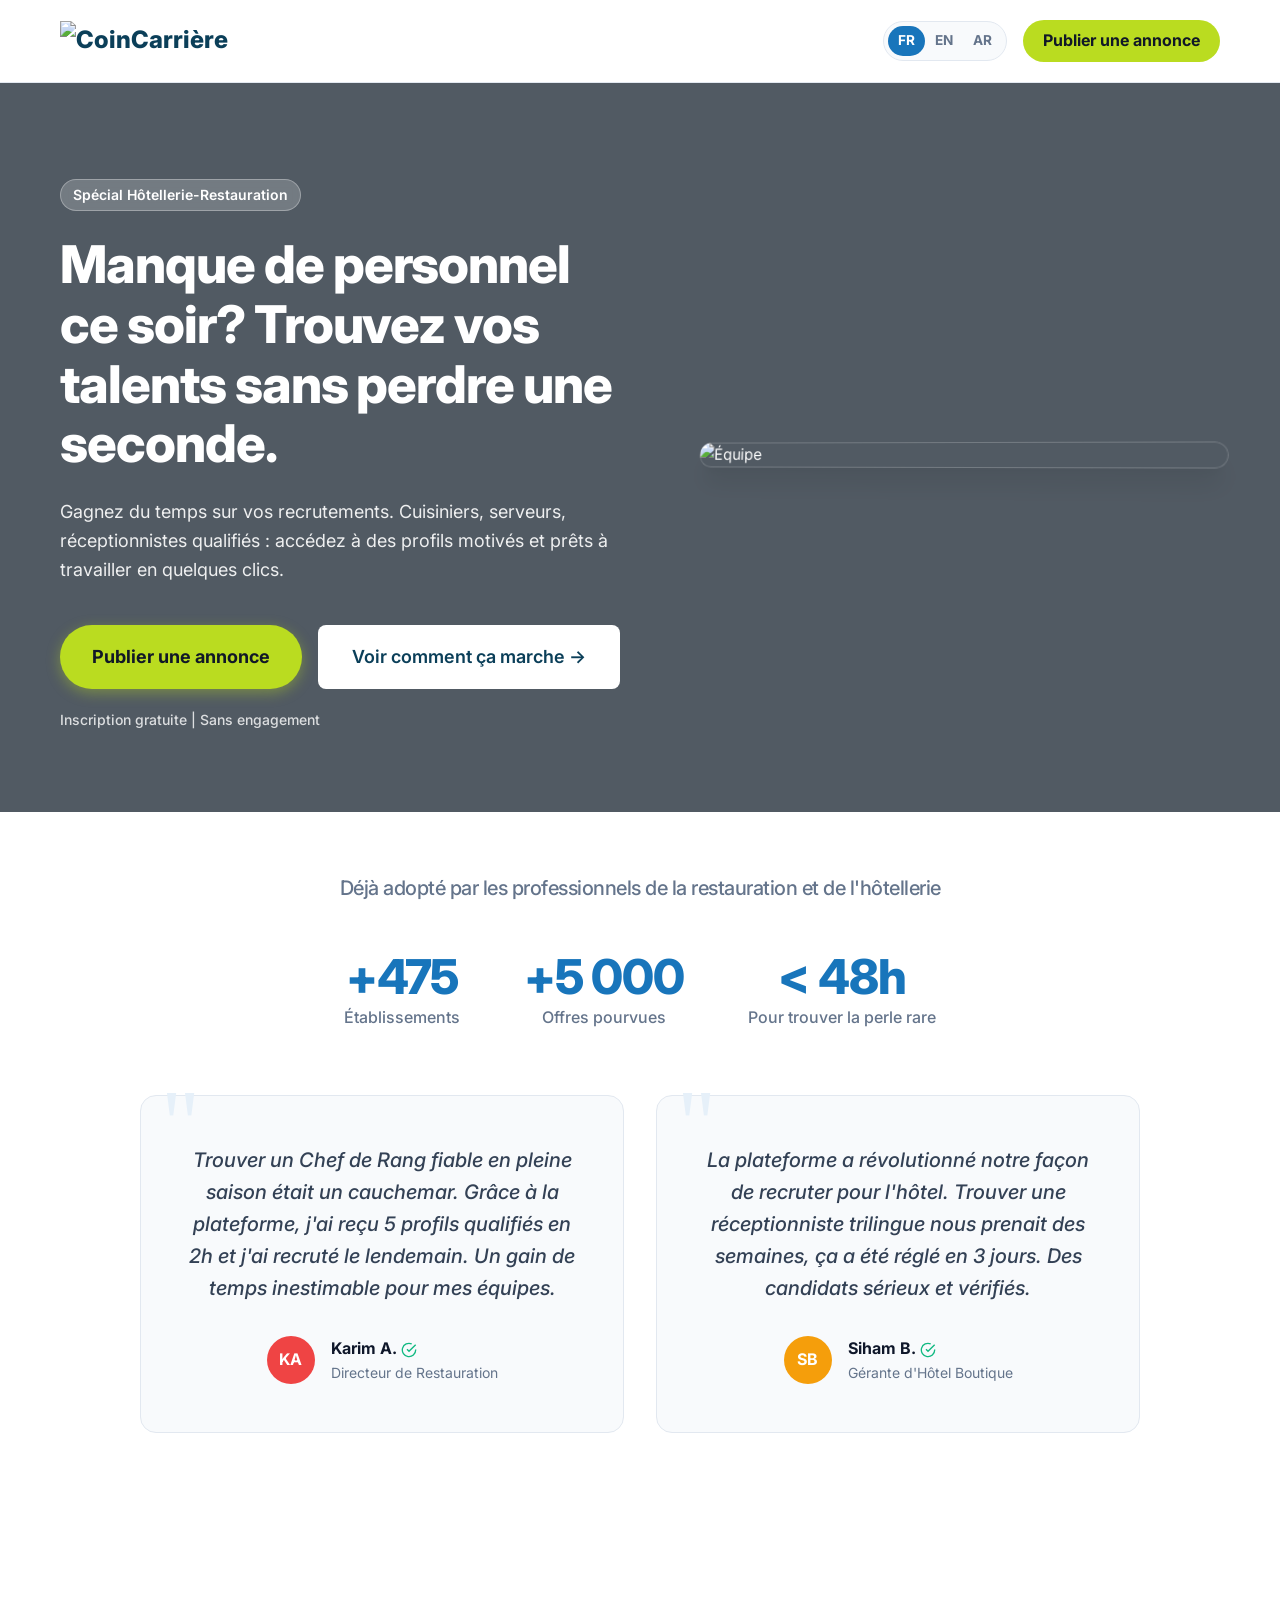
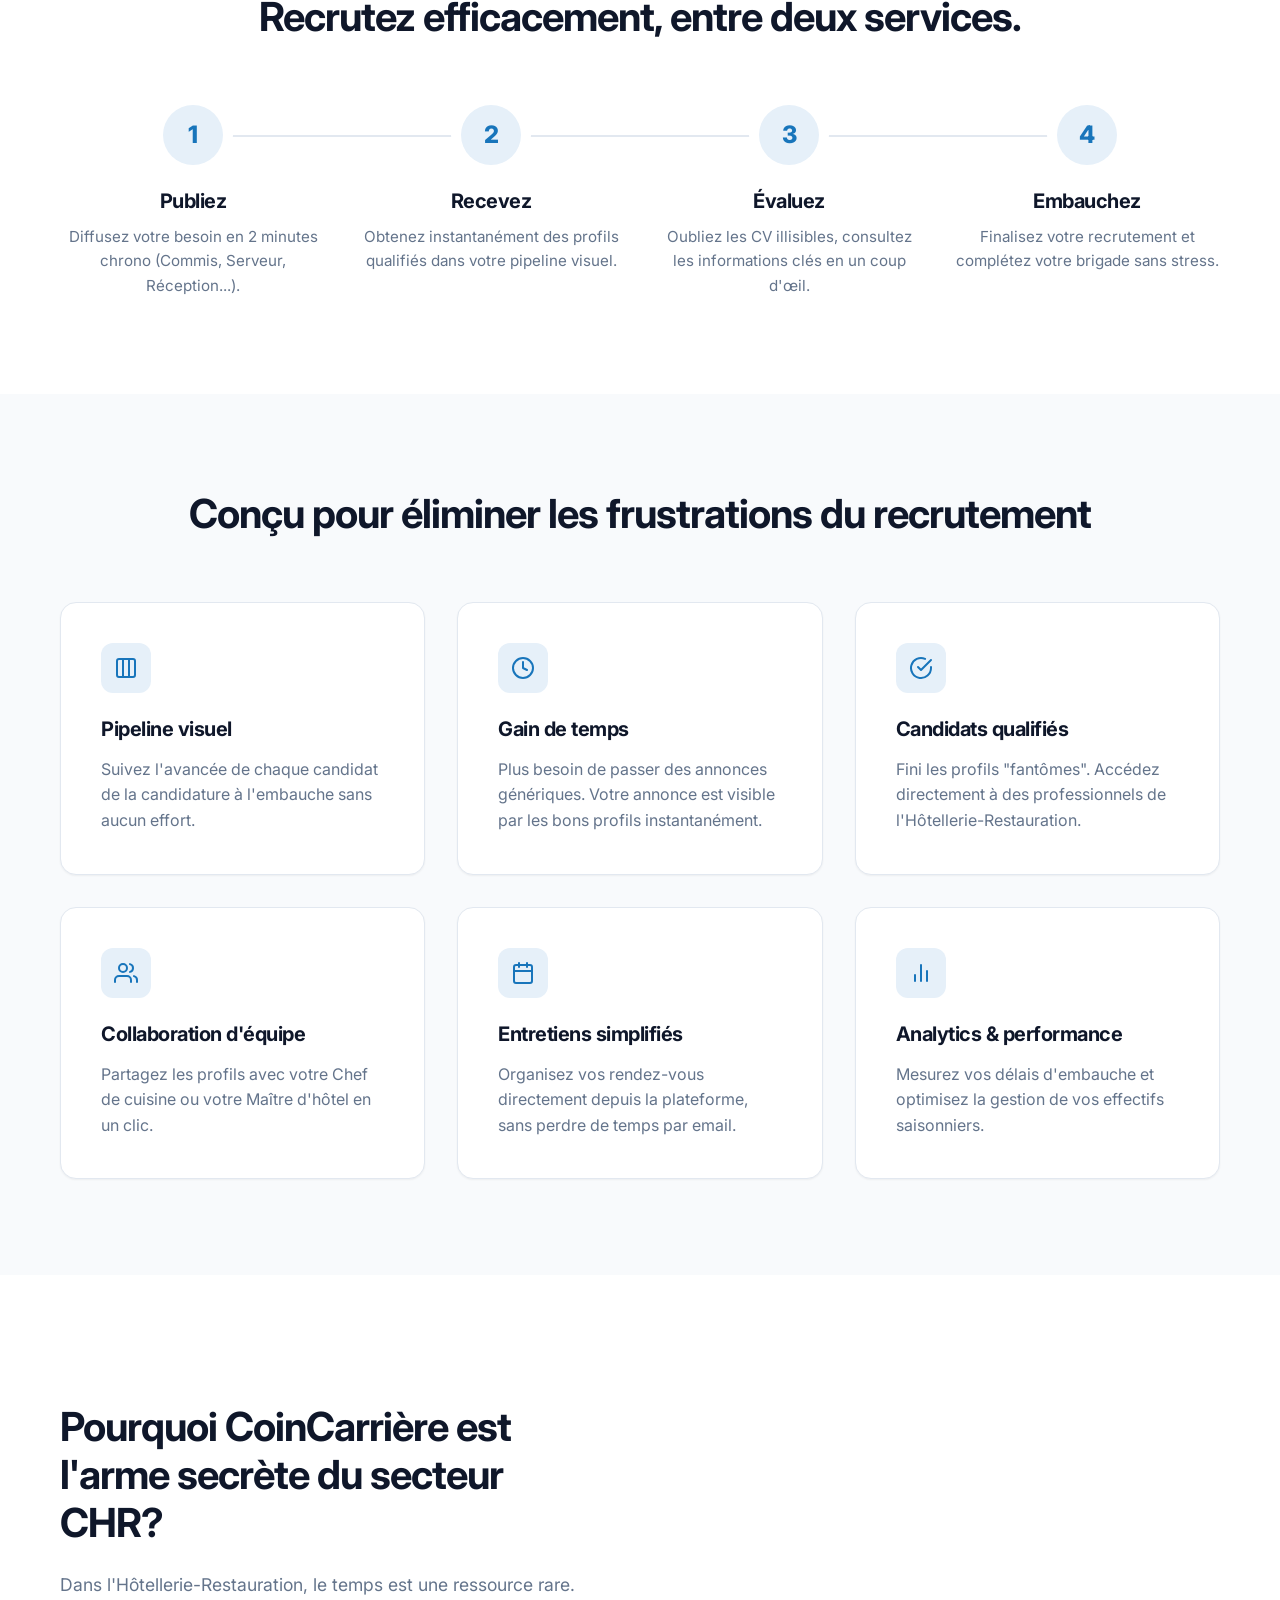
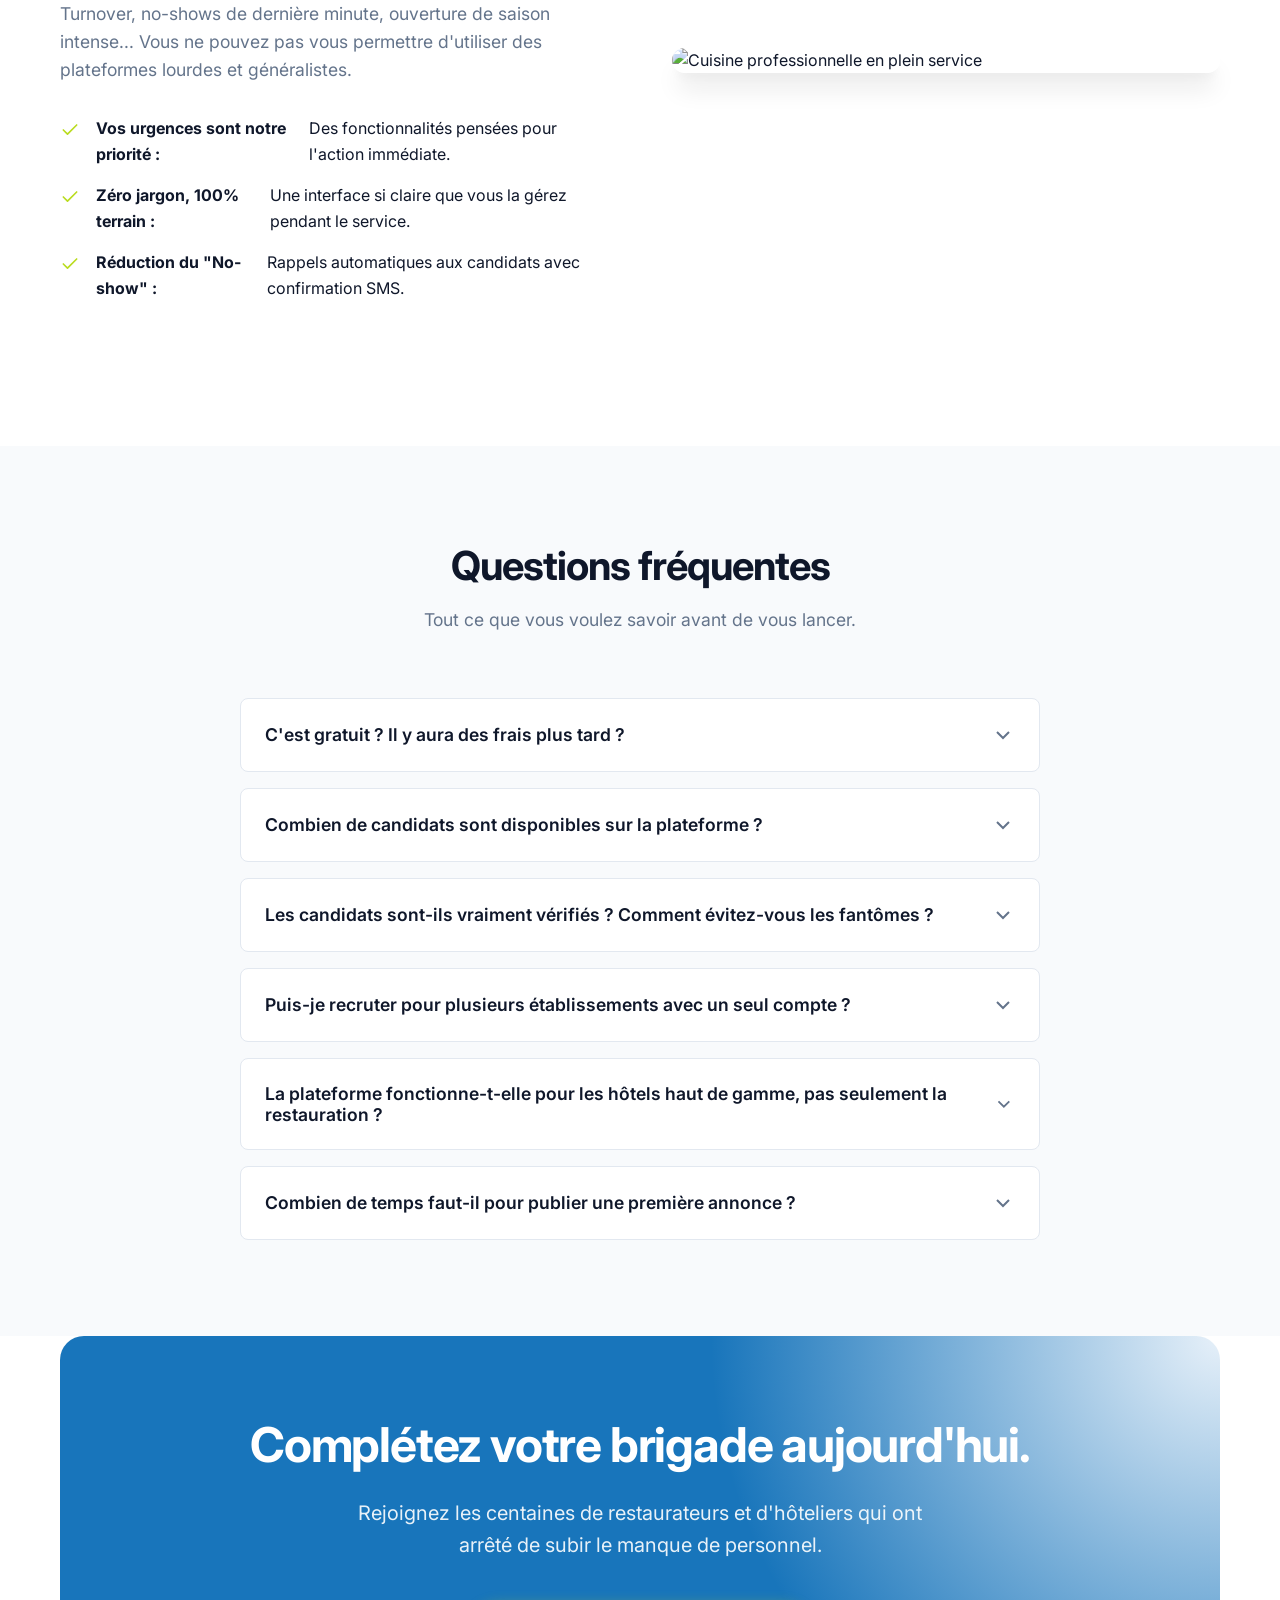
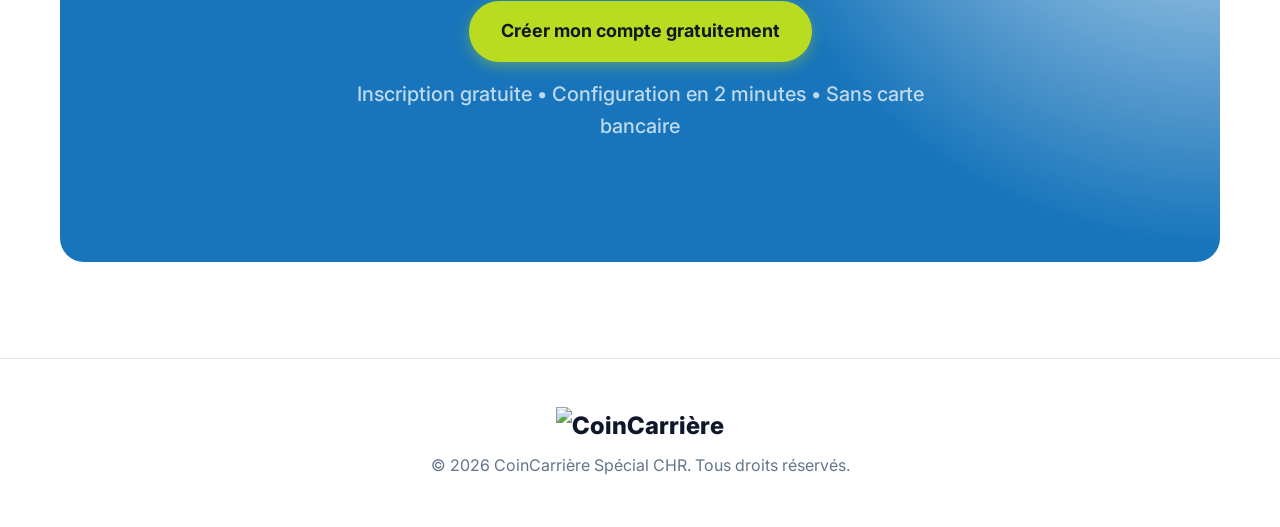
==== index.html @ 4f7c4f84 "Add files via upload" ====
<!DOCTYPE html>
<html lang="fr">
<head>
    <meta charset="UTF-8">
    <meta name="viewport" content="width=device-width, initial-scale=1.0">
    <title>CoinCarrière | Trouvez vos talents dédiés à l'Hôtellerie-Restauration</title>
    <meta name="description" content="La plateforme de recrutement pour trouver rapidement vos cuisiniers, serveurs, et réceptionnistes. Ne passez plus d'heures à recruter.">
    <link rel="stylesheet" href="style.css">
    <link href="https://fonts.googleapis.com/css2?family=Inter:wght@300;400;500;600;700;800&display=swap" rel="stylesheet">
    <link rel="icon" type="image/svg+xml" href="data:image/svg+xml,<svg xmlns=%22http://www.w3.org/2000/svg%22 viewBox=%220 0 100 100%22><text y=%22.9em%22 font-size=%2290%22>🍽️</text></svg>">
    <link rel="alternate" hreflang="fr" href="https://coincarriere.com/ma/fr/employers/index.html">
    <link rel="alternate" hreflang="en" href="https://coincarriere.com/ma/fr/employers/index-en.html">
    <link rel="alternate" hreflang="ar" href="https://coincarriere.com/ma/fr/employers/index-ar.html">
    <link rel="alternate" hreflang="x-default" href="https://coincarriere.com/ma/fr/employers/index.html">
</head>
<body>
    <!-- Navbar -->
    <nav class="navbar">
        <div class="container nav-container">
            <div class="logo">
                <img src="media/logo.png" alt="CoinCarrière" style="height: 40px; display: block;">
            </div>
            <div style="display: flex; align-items: center;">
                <div class="lang-switcher">
                    <a href="index.html" class="lang-btn active">FR</a>
                    <a href="index-en.html" class="lang-btn">EN</a>
                    <a href="index-ar.html" class="lang-btn">AR</a>
                </div>
                <a href="https://coincarriere.com/register?type=company" class="btn btn-action-green">Publier une annonce</a>
            </div>
        </div>
    </nav>

    <!-- Hero Section -->
    <header class="hero">
        <div class="container hero-container">
            <div class="hero-content">
                <div class="badge">Spécial Hôtellerie-Restauration</div>
                <h1>Manque de personnel ce soir? Trouvez vos talents sans perdre une seconde.</h1>
                <p>Gagnez du temps sur vos recrutements. Cuisiniers, serveurs, réceptionnistes qualifiés : accédez à des profils motivés et prêts à travailler en quelques clics.</p>
                <div class="hero-cta-group">
                    <div style="display: flex; gap: 1rem; flex-wrap: nowrap; margin-bottom: 0.5rem;">
                        <a href="https://coincarriere.com/register?type=company" class="btn btn-primary btn-large">Publier une annonce</a>
                        <a href="#how-it-works" class="btn btn-outline btn-large" style="background: white; border-color: transparent; color: var(--color-primary-dark);">Voir comment ça marche →</a>
                    </div>
                    <span class="micro-copy">Inscription gratuite | Sans engagement</span>
                </div>
            </div>
            <div class="hero-visual">
                <div class="glass-image" style="transform: rotateY(-10deg) rotateX(5deg); transition: transform 0.5s ease; border-radius: var(--radius-xl); box-shadow: var(--shadow-xl);">
                    <img src="media/equipe.png" alt="Équipe" loading="lazy" style="width: 100%; height: auto; display: block; border-radius: inherit;">
                </div>
            </div>
        </div>
    </header>

    <!-- Social Proof Section -->
    <section class="social-proof">
        <div class="container">
            <h2 class="trust-heading">Déjà adopté par les professionnels de la restauration et de l'hôtellerie</h2>
            
            <div class="metrics-grid">
                <div class="metric">
                    <h3>+475</h3>
                    <p>Établissements</p>
                </div>
                <div class="metric">
                    <h3>+5 000</h3>
                    <p>Offres pourvues</p>
                </div>
                <div class="metric">
                    <h3>&lt; 48h</h3>
                    <p>Pour trouver la perle rare</p>
                </div>
            </div>

            <div class="testimonials-grid" style="display: grid; grid-template-columns: repeat(auto-fit, minmax(300px, 1fr)); gap: 2rem; max-width: 1000px; margin: 0 auto;">
                <div class="testimonial">
                    <div class="quote-icon">"</div>
                    <p class="quote-text">Trouver un Chef de Rang fiable en pleine saison était un cauchemar. Grâce à la plateforme, j'ai reçu 5 profils qualifiés en 2h et j'ai recruté le lendemain. Un gain de temps inestimable pour mes équipes.</p>
                    <div class="author">
                        <div class="author-avatar" style="background: #ef4444;">KA</div>
                        <div class="author-info">
                            <strong>Karim A. <svg width="16" height="16" viewBox="0 0 24 24" fill="none" stroke="#10b981" stroke-width="2" style="vertical-align: text-bottom;"><path d="M22 11.08V12a10 10 0 1 1-5.93-9.14"></path><polyline points="22 4 12 14.01 9 11.01"></polyline></svg></strong>
                            <span>Directeur de Restauration</span>
                        </div>
                    </div>
                </div>
                <div class="testimonial">
                    <div class="quote-icon">"</div>
                    <p class="quote-text">La plateforme a révolutionné notre façon de recruter pour l'hôtel. Trouver une réceptionniste trilingue nous prenait des semaines, ça a été réglé en 3 jours. Des candidats sérieux et vérifiés.</p>
                    <div class="author">
                        <div class="author-avatar" style="background: #f59e0b;">SB</div>
                        <div class="author-info">
                            <strong>Siham B. <svg width="16" height="16" viewBox="0 0 24 24" fill="none" stroke="#10b981" stroke-width="2" style="vertical-align: text-bottom;"><path d="M22 11.08V12a10 10 0 1 1-5.93-9.14"></path><polyline points="22 4 12 14.01 9 11.01"></polyline></svg></strong>
                            <span>Gérante d'Hôtel Boutique</span>
                        </div>
                    </div>
                </div>
            </div>
        </div>
    </section>

    <!-- How It Works Section -->
    <section id="how-it-works" class="how-it-works">
        <div class="container">
            <h2>Recrutez efficacement, entre deux services.</h2>
            <div class="steps-container">
                <div class="step">
                    <div class="step-number">1</div>
                    <h3>Publiez</h3>
                    <p>Diffusez votre besoin en 2 minutes chrono (Commis, Serveur, Réception...).</p>
                </div>
                <div class="step">
                    <div class="step-number">2</div>
                    <h3>Recevez</h3>
                    <p>Obtenez instantanément des profils qualifiés dans votre pipeline visuel.</p>
                </div>
                <div class="step">
                    <div class="step-number">3</div>
                    <h3>Évaluez</h3>
                    <p>Oubliez les CV illisibles, consultez les informations clés en un coup d'œil.</p>
                </div>
                <div class="step">
                    <div class="step-number">4</div>
                    <h3>Embauchez</h3>
                    <p>Finalisez votre recrutement et complétez votre brigade sans stress.</p>
                </div>
            </div>
        </div>
    </section>

    <!-- Key Benefits Grid -->
    <section class="benefits bg-light">
        <div class="container">
            <h2>Conçu pour éliminer les frustrations du recrutement</h2>
            <div class="benefits-grid">
                <!-- Benefit 1 -->
                <div class="benefit-card">
                    <div class="icon-wrapper">
                        <svg viewBox="0 0 24 24" fill="none" stroke="currentColor" stroke-width="2" stroke-linecap="round" stroke-linejoin="round"><rect x="3" y="3" width="18" height="18" rx="2" ry="2"></rect><line x1="9" y1="3" x2="9" y2="21"></line><line x1="15" y1="3" x2="15" y2="21"></line></svg>
                    </div>
                    <h3>Pipeline visuel</h3>
                    <p>Suivez l'avancée de chaque candidat de la candidature à l'embauche sans aucun effort.</p>
                </div>
                <!-- Benefit 2 -->
                <div class="benefit-card">
                    <div class="icon-wrapper">
                        <svg viewBox="0 0 24 24" fill="none" stroke="currentColor" stroke-width="2" stroke-linecap="round" stroke-linejoin="round"><circle cx="12" cy="12" r="10"></circle><polyline points="12 6 12 12 16 14"></polyline></svg>
                    </div>
                    <h3>Gain de temps</h3>
                    <p>Plus besoin de passer des annonces génériques. Votre annonce est visible par les bons profils instantanément.</p>
                </div>
                <!-- Benefit 3 -->
                <div class="benefit-card">
                    <div class="icon-wrapper">
                        <svg viewBox="0 0 24 24" fill="none" stroke="currentColor" stroke-width="2" stroke-linecap="round" stroke-linejoin="round"><path d="M22 11.08V12a10 10 0 1 1-5.93-9.14"></path><polyline points="22 4 12 14.01 9 11.01"></polyline></svg>
                    </div>
                    <h3>Candidats qualifiés</h3>
                    <p>Fini les profils "fantômes". Accédez directement à des professionnels de l'Hôtellerie-Restauration.</p>
                </div>
                <!-- Benefit 4 -->
                <div class="benefit-card">
                    <div class="icon-wrapper">
                        <svg viewBox="0 0 24 24" fill="none" stroke="currentColor" stroke-width="2" stroke-linecap="round" stroke-linejoin="round"><path d="M17 21v-2a4 4 0 0 0-4-4H5a4 4 0 0 0-4 4v2"></path><circle cx="9" cy="7" r="4"></circle><path d="M23 21v-2a4 4 0 0 0-3-3.87"></path><path d="M16 3.13a4 4 0 0 1 0 7.75"></path></svg>
                    </div>
                    <h3>Collaboration d'équipe</h3>
                    <p>Partagez les profils avec votre Chef de cuisine ou votre Maître d'hôtel en un clic.</p>
                </div>
                <!-- Benefit 5 -->
                <div class="benefit-card">
                    <div class="icon-wrapper">
                        <svg viewBox="0 0 24 24" fill="none" stroke="currentColor" stroke-width="2" stroke-linecap="round" stroke-linejoin="round"><rect x="3" y="4" width="18" height="18" rx="2" ry="2"></rect><line x1="16" y1="2" x2="16" y2="6"></line><line x1="8" y1="2" x2="8" y2="6"></line><line x1="3" y1="10" x2="21" y2="10"></line></svg>
                    </div>
                    <h3>Entretiens simplifiés</h3>
                    <p>Organisez vos rendez-vous directement depuis la plateforme, sans perdre de temps par email.</p>
                </div>
                <!-- Benefit 6 -->
                <div class="benefit-card">
                    <div class="icon-wrapper">
                        <svg viewBox="0 0 24 24" fill="none" stroke="currentColor" stroke-width="2" stroke-linecap="round" stroke-linejoin="round"><line x1="18" y1="20" x2="18" y2="10"></line><line x1="12" y1="20" x2="12" y2="4"></line><line x1="6" y1="20" x2="6" y2="14"></line></svg>
                    </div>
                    <h3>Analytics & performance</h3>
                    <p>Mesurez vos délais d'embauche et optimisez la gestion de vos effectifs saisonniers.</p>
                </div>
            </div>
        </div>
    </section>

    <!-- Sector Value Section -->
    <section class="value-proposition">
        <div class="container container-split">
            <div class="value-content">
                <h2>Pourquoi CoinCarrière est l'arme secrète du secteur CHR?</h2>
                <p>Dans l'Hôtellerie-Restauration, le temps est une ressource rare. Turnover, no-shows de dernière minute, ouverture de saison intense... Vous ne pouvez pas vous permettre d'utiliser des plateformes lourdes et généralistes.</p>
                <ul class="check-list">
                    <li>
                        <svg viewBox="0 0 24 24" fill="none" stroke="currentColor" stroke-width="2" stroke-linecap="round" stroke-linejoin="round"><polyline points="20 6 9 17 4 12"></polyline></svg>
                        <strong>Vos urgences sont notre priorité :</strong> Des fonctionnalités pensées pour l'action immédiate.
                    </li>
                    <li>
                        <svg viewBox="0 0 24 24" fill="none" stroke="currentColor" stroke-width="2" stroke-linecap="round" stroke-linejoin="round"><polyline points="20 6 9 17 4 12"></polyline></svg>
                        <strong>Zéro jargon, 100% terrain :</strong> Une interface si claire que vous la gérez pendant le service.
                    </li>
                    <li>
                        <svg viewBox="0 0 24 24" fill="none" stroke="currentColor" stroke-width="2" stroke-linecap="round" stroke-linejoin="round"><polyline points="20 6 9 17 4 12"></polyline></svg>
                        <strong>Réduction du "No-show" :</strong> Rappels automatiques aux candidats avec confirmation SMS.
                    </li>
                </ul>
            </div>
            <div class="value-visual">
                <div class="glass-image">
                    <img src="https://images.unsplash.com/photo-1555396273-367ea4eb4db5?ixlib=rb-4.0.3&auto=format&fit=crop&w=600&q=80" alt="Cuisine professionnelle en plein service" loading="lazy">
                </div>
            </div>
        </div>
    </section>

    <!-- FAQ Section -->
    <section class="faq-section bg-light">
        <div class="container">
            <h2>Questions fréquentes</h2>
            <p class="faq-intro">Tout ce que vous voulez savoir avant de vous lancer.</p>
            <div class="faq-list">

                <div class="faq-item">
                    <button class="faq-question" onclick="toggleFaq(this)">
                        <span>C'est gratuit ? Il y aura des frais plus tard ?</span>
                        <svg class="faq-icon" viewBox="0 0 24 24" fill="none" stroke="currentColor" stroke-width="2"><polyline points="6 9 12 15 18 9"></polyline></svg>
                    </button>
                    <div class="faq-answer">
                        <p>L'inscription et la publication d'annonces sont <strong>100% gratuites</strong>. Nous croyons qu'un recruteur qui trouve le bon profil rapidement est notre meilleure publicité. Des options premium (mise en avant d'annonces, accès illimité aux candidats) seront disponibles, mais le cœur de la plateforme restera gratuit.</p>
                    </div>
                </div>

                <div class="faq-item">
                    <button class="faq-question" onclick="toggleFaq(this)">
                        <span>Combien de candidats sont disponibles sur la plateforme ?</span>
                        <svg class="faq-icon" viewBox="0 0 24 24" fill="none" stroke="currentColor" stroke-width="2"><polyline points="6 9 12 15 18 9"></polyline></svg>
                    </button>
                    <div class="faq-answer">
                        <p>CoinCarrière compte plus de <strong>5 000 profils actifs</strong> dans le secteur Hôtellerie-Restauration au Maroc — cuisiniers, serveurs, réceptionnistes, barmen, gouvernantes et bien d'autres. La base croît chaque semaine grâce à nos partenariats avec les écoles hôtelières.</p>
                    </div>
                </div>

                <div class="faq-item">
                    <button class="faq-question" onclick="toggleFaq(this)">
                        <span>Les candidats sont-ils vraiment vérifiés ? Comment évitez-vous les fantômes ?</span>
                        <svg class="faq-icon" viewBox="0 0 24 24" fill="none" stroke="currentColor" stroke-width="2"><polyline points="6 9 12 15 18 9"></polyline></svg>
                    </button>
                    <div class="faq-answer">
                        <p>Chaque candidat confirme son profil par numéro de téléphone. Avant un entretien, notre système envoie une <strong>confirmation SMS automatique</strong> au candidat. Si le profil ne répond pas ou annule à la dernière minute, vous en êtes notifié instantanément pour reprogrammer. Notre taux de présence aux entretiens dépasse 85%.</p>
                    </div>
                </div>

                <div class="faq-item">
                    <button class="faq-question" onclick="toggleFaq(this)">
                        <span>Puis-je recruter pour plusieurs établissements avec un seul compte ?</span>
                        <svg class="faq-icon" viewBox="0 0 24 24" fill="none" stroke="currentColor" stroke-width="2"><polyline points="6 9 12 15 18 9"></polyline></svg>
                    </button>
                    <div class="faq-answer">
                        <p>Oui. Un compte employeur peut gérer plusieurs établissements et plusieurs pipelines de recrutement simultanément. Idéal pour les groupes hôteliers, les chaînes de restauration ou les directions RH multi-sites.</p>
                    </div>
                </div>

                <div class="faq-item">
                    <button class="faq-question" onclick="toggleFaq(this)">
                        <span>La plateforme fonctionne-t-elle pour les hôtels haut de gamme, pas seulement la restauration ?</span>
                        <svg class="faq-icon" viewBox="0 0 24 24" fill="none" stroke="currentColor" stroke-width="2"><polyline points="6 9 12 15 18 9"></polyline></svg>
                    </button>
                    <div class="faq-answer">
                        <p>Absolument. CoinCarrière couvre l'ensemble du secteur CHR : restaurants, brasseries, cafés, hôtels 3 à 5 étoiles, riads, resorts et résidences touristiques. Vous pouvez filtrer les candidats par niveau d'expérience, type de poste et disponibilité pour trouver des profils adaptés à vos standards, qu'il s'agisse d'un poste en cuisine ou d'un profil de réceptionniste bilingue.</p>
                    </div>
                </div>

                <div class="faq-item">
                    <button class="faq-question" onclick="toggleFaq(this)">
                        <span>Combien de temps faut-il pour publier une première annonce ?</span>
                        <svg class="faq-icon" viewBox="0 0 24 24" fill="none" stroke="currentColor" stroke-width="2"><polyline points="6 9 12 15 18 9"></polyline></svg>
                    </button>
                    <div class="faq-answer">
                        <p>Moins de 2 minutes. Créez votre compte, renseignez le nom du poste, le type de contrat et la disponibilité souhaitée — votre annonce est en ligne immédiatement. Pas de formulaire complexe, pas d'approbation manuelle.</p>
                    </div>
                </div>

            </div>
        </div>
    </section>

    <!-- Final CTA Section -->
    <section class="final-cta">
        <div class="container">
            <div class="cta-box">
                <h2>Complétez votre brigade aujourd'hui.</h2>
                <p>Rejoignez les centaines de restaurateurs et d'hôteliers qui ont arrêté de subir le manque de personnel.</p>
                <div class="cta-actions">
                    <a href="https://coincarriere.com/register?type=company" class="btn btn-primary btn-large">Créer mon compte gratuitement</a>
                    <p class="micro-copy light">Inscription gratuite • Configuration en 2 minutes • Sans carte bancaire</p>
                </div>
            </div>
        </div>
    </section>

    <!-- Footer -->
    <footer>
        <div class="container">
            <div class="footer-content">
                <div class="logo"><img src="media/logo.png" alt="CoinCarrière" style="height: 30px;"></div>
                <p>© 2026 CoinCarrière Spécial CHR. Tous droits réservés.</p>
            </div>
        </div>
    </footer>

    <script>
        function toggleFaq(button) {
            const item = button.closest('.faq-item');
            
            // Optional: close other items
            const allItems = document.querySelectorAll('.faq-item');
            allItems.forEach(i => {
                if (i !== item) i.classList.remove('open');
            });

            item.classList.toggle('open');
        }
    </script>
</body>
</html>
---- style.css ----
:root {
    /* Brand Colors */
    --color-primary: #1875bb;       /* Logo Blue */
    --color-primary-dark: #0b3f59;
    --color-primary-light: #e6f0f9;
    
    --color-accent: #badc20;        /* Action Green CTA */
    --color-accent-hover: #a3c415;
    
    --color-bg: #ffffff;
    --color-bg-light: #f8fafc;
    --color-text: #0f172a;
    --color-text-muted: #64748b;
    --color-border: #e2e8f0;
    
    --shadow-sm: 0 1px 2px 0 rgba(0, 0, 0, 0.05);
    --shadow-md: 0 4px 6px -1px rgba(0, 0, 0, 0.1), 0 2px 4px -1px rgba(0, 0, 0, 0.06);
    --shadow-lg: 0 10px 15px -3px rgba(0, 0, 0, 0.1), 0 4px 6px -2px rgba(0, 0, 0, 0.05);
    --shadow-xl: 0 20px 25px -5px rgba(0, 0, 0, 0.1), 0 10px 10px -5px rgba(0, 0, 0, 0.04);
    
    --radius-md: 0.5rem;
    --radius-lg: 1rem;
    --radius-xl: 1.5rem;
}

* {
    margin: 0;
    padding: 0;
    box-sizing: border-box;
}

body {
    font-family: 'Inter', sans-serif;
    color: var(--color-text);
    background-color: var(--color-bg);
    line-height: 1.6;
    overflow-x: hidden;
}

a { text-decoration: none; }
ul { list-style: none; }
h1, h2, h3 { line-height: 1.2; letter-spacing: -0.025em; }

.container {
    max-width: 1200px;
    margin: 0 auto;
    padding: 0 20px;
}

.bg-light { background-color: var(--color-bg-light); }

/* Buttons */
.btn {
    display: inline-flex;
    align-items: center;
    justify-content: center;
    font-weight: 600;
    border-radius: var(--radius-md);
    transition: all 0.2s ease;
    cursor: pointer;
    border: none;
}

.btn-primary {
    background-color: var(--color-accent);
    color: #111827;
    font-weight: 700;
    border-radius: 999px;
    box-shadow: 0 4px 14px 0 rgba(186, 220, 32, 0.39);
}

.btn-primary:hover {
    background-color: var(--color-accent-hover);
    transform: translateY(-2px);
    box-shadow: 0 6px 20px rgba(186, 220, 32, 0.5);
}

.btn-outline {
    background-color: transparent;
    color: var(--color-primary);
    border: 2px solid var(--color-primary);
    padding: 0.5rem 1.25rem;
}

.btn-outline:hover {
    background-color: var(--color-primary);
    color: white;
}

.btn-large {
    padding: 1rem 2rem;
    font-size: 1.125rem;
}

.btn-small {
    padding: 0.35rem 0.75rem;
    font-size: 0.875rem;
    background-color: var(--color-primary-light);
    color: var(--color-primary-dark);
}

.outline-green {
    background-color: #d1fae5;
    color: #065f46;
}

.btn-action-green {
    background-color: #badc20;
    color: #111827;
    font-weight: 700;
    padding: 0.5rem 1.25rem;
    border-radius: 999px;
    transition: all 0.2s;
    border: none;
}

.btn-action-green:hover {
    background-color: #a3c415;
    transform: translateY(-2px);
}

/* Navbar */
.navbar {
    padding: 1.25rem 0;
    position: sticky;
    top: 0;
    background: rgba(255, 255, 255, 0.9);
    backdrop-filter: blur(10px);
    z-index: 100;
    border-bottom: 1px solid var(--color-border);
}

.nav-container {
    display: flex;
    justify-content: space-between;
    align-items: center;
}

.logo {
    font-size: 1.5rem;
    font-weight: 800;
    color: var(--color-primary-dark);
    display: flex;
    align-items: center;
}

.logo-mark {
    background: var(--color-primary);
    color: white;
    width: 32px;
    height: 32px;
    display: inline-flex;
    align-items: center;
    justify-content: center;
    border-radius: 8px;
    margin-right: 8px;
}

/* Language Switcher */
.lang-switcher {
    display: flex;
    background: var(--color-bg-light);
    border-radius: 20px;
    padding: 4px;
    margin-right: 1rem;
    border: 1px solid var(--color-border);
}

.lang-btn {
    padding: 4px 10px;
    font-size: 0.85rem;
    font-weight: 700;
    color: var(--color-text-muted);
    border-radius: 16px;
    transition: all 0.2s;
    cursor: pointer;
}

.lang-btn.active {
    background: var(--color-primary);
    color: white;
}

.lang-btn:hover:not(.active) {
    color: var(--color-primary);
}

/* Hero Section */
.hero {
    padding: 6rem 0 5rem;
    background-color: #515A63;
    color: white;
    overflow: hidden;
}

.hero-container {
    display: flex;
    align-items: center;
    gap: 4rem;
}

.hero-content {
    flex: 1;
    max-width: 600px;
}

.badge {
    display: inline-block;
    padding: 0.25rem 0.75rem;
    background-color: var(--color-primary-light);
    color: var(--color-primary-dark);
    border-radius: 999px;
    font-size: 0.875rem;
    font-weight: 600;
    margin-bottom: 1.5rem;
}
.hero .badge {
    background-color: rgba(255, 255, 255, 0.2);
    color: white;
    backdrop-filter: blur(4px);
    border: 1px solid rgba(255, 255, 255, 0.3);
}

.hero h1 {
    font-size: 3.25rem;
    line-height: 1.15;
    letter-spacing: -0.02em;
    font-weight: 800;
    color: white;
    margin-bottom: 1.5rem;
}

.hero p {
    font-size: 1.125rem;
    color: rgba(255, 255, 255, 0.9);
    margin-bottom: 2.5rem;
}

.hero-cta-group {
    display: flex;
    flex-direction: column;
    gap: 0.75rem;
    align-items: flex-start;
}

.hero-cta-group .btn {
    white-space: nowrap;
}

.micro-copy {
    font-size: 0.875rem;
    color: var(--color-text-muted);
    font-weight: 500;
}
.hero .micro-copy { color: rgba(255, 255, 255, 0.8); }
.micro-copy.light { color: rgba(255, 255, 255, 0.8); }

.hero-visual {
    flex: 1;
    position: relative;
    perspective: 1000px;
}

.glass-card {
    background: rgba(255, 255, 255, 0.8);
    backdrop-filter: blur(12px);
    border: 1px solid rgba(255, 255, 255, 0.3);
    border-radius: var(--radius-xl);
    box-shadow: var(--shadow-xl);
    padding: 1.5rem;
    transform: rotateY(-10deg) rotateX(5deg);
    transition: transform 0.5s ease;
}

.glass-card:hover {
    transform: rotateY(0deg) rotateX(0deg);
}

.dash-header { border-bottom: 1px solid var(--color-border); padding-bottom: 1rem; margin-bottom: 1rem; }
.dots span { display: inline-block; width: 12px; height: 12px; border-radius: 50%; background: #e2e8f0; margin-right: 6px; }
.dots span:nth-child(1) { background: #ef4444; }
.dots span:nth-child(2) { background: #f59e0b; }
.dots span:nth-child(3) { background: #10b981; }

.notif {
    display: flex;
    align-items: center;
    padding: 1rem;
    background: white;
    border-radius: var(--radius-md);
    margin-bottom: 1rem;
    box-shadow: var(--shadow-sm);
    gap: 1rem;
    border: 1px solid var(--color-border);
}

.avatar {
    width: 40px; height: 40px; border-radius: 50%; background: var(--color-bg-light);
    display: flex; align-items: center; justify-content: center; font-size: 1.25rem;
}

.notif-text { flex: 1; display: flex; flex-direction: column; }
.notif-text strong { font-size: 0.95rem; }
.notif-text span { font-size: 0.8rem; color: var(--color-text-muted); }

/* Social Proof */
.social-proof { padding: 4rem 0; text-align: center; }
.trust-heading { font-size: 1.25rem; color: var(--color-text-muted); font-weight: 500; margin-bottom: 3rem; }

.metrics-grid {
    display: flex; justify-content: center; gap: 4rem; margin-bottom: 4rem;
}
.metric h3 { font-size: 3rem; color: var(--color-primary); font-weight: 800; }
.metric p { font-size: 1rem; font-weight: 500; color: var(--color-text-muted); }

.testimonial {
    background: var(--color-bg-light);
    padding: 3rem;
    border-radius: var(--radius-lg);
    position: relative;
    border: 1px solid var(--color-border);
}

.quote-icon {
    position: absolute; top: -20px; left: 20px; font-size: 6rem; color: var(--color-primary-light);
    font-family: serif; line-height: 1;
}

.quote-text {
    font-size: 1.25rem; font-weight: 500; font-style: italic; color: #334155; margin-bottom: 2rem;
    position: relative; z-index: 1;
}

.author { display: flex; align-items: center; justify-content: center; gap: 1rem; }
.author-avatar { width: 48px; height: 48px; border-radius: 50%; background: var(--color-primary); color: white; display: flex; align-items: center; justify-content: center; font-weight: bold; }
.author-info { text-align: left; display: flex; flex-direction: column; }
.author-info strong { color: var(--color-text); }
.author-info span { font-size: 0.875rem; color: var(--color-text-muted); }

/* How It Works */
.how-it-works { padding: 6rem 0; text-align: center; }
.how-it-works h2 { font-size: 2.5rem; margin-bottom: 4rem; }

.steps-container {
    display: grid; grid-template-columns: repeat(4, 1fr); gap: 2rem; position: relative;
}

.step { text-align: center; position: relative; }
.step-number {
    width: 60px; height: 60px; background: var(--color-primary-light); color: var(--color-primary);
    border-radius: 50%; display: flex; align-items: center; justify-content: center;
    font-size: 1.5rem; font-weight: 800; margin: 0 auto 1.5rem; z-index: 2; position: relative;
    box-shadow: 0 0 0 10px white;
}
.steps-container::before {
    content: ''; position: absolute; top: 30px; left: 10%; right: 10%; height: 2px;
    background: var(--color-border); z-index: 1;
}

.step h3 { font-size: 1.25rem; margin-bottom: 0.75rem; }
.step p { color: var(--color-text-muted); font-size: 0.95rem; }

/* Benefits */
.benefits { padding: 6rem 0; }
.benefits h2 { font-size: 2.5rem; text-align: center; margin-bottom: 4rem; }

.benefits-grid {
    display: grid; grid-template-columns: repeat(auto-fit, minmax(300px, 1fr)); gap: 2rem;
}

.benefit-card {
    background: white; padding: 2.5rem; border-radius: var(--radius-lg);
    box-shadow: var(--shadow-sm); border: 1px solid var(--color-border);
    transition: all 0.3s ease;
}

.benefit-card:hover {
    box-shadow: var(--shadow-lg); transform: translateY(-5px); border-color: var(--color-primary-light);
}

.icon-wrapper {
    width: 50px; height: 50px; border-radius: 12px; background: var(--color-primary-light);
    color: var(--color-primary); display: flex; align-items: center; justify-content: center;
    margin-bottom: 1.5rem;
}

.icon-wrapper svg { width: 24px; height: 24px; }
.benefit-card h3 { font-size: 1.25rem; margin-bottom: 1rem; }
.benefit-card p { color: var(--color-text-muted); }

/* Value Proposition */
.value-proposition { padding: 8rem 0; }
.container-split {
    display: flex; align-items: center; gap: 4rem;
}

.value-content { flex: 1; }
.value-content h2 { font-size: 2.5rem; margin-bottom: 1.5rem; }
.value-content p { font-size: 1.1rem; color: var(--color-text-muted); margin-bottom: 2rem; }

.check-list li {
    display: flex; align-items: flex-start; gap: 1rem; margin-bottom: 1rem;
}
.check-list svg { width: 20px; height: 20px; color: var(--color-accent); flex-shrink: 0; margin-top: 4px; }

.value-visual { flex: 1; }
.glass-image {
    border-radius: var(--radius-xl); overflow: hidden; position: relative;
    box-shadow: var(--shadow-xl);
}
.glass-image::after {
    content: ''; position: absolute; top:0; left:0; right:0; bottom:0;
    box-shadow: inset 0 0 0 1px rgba(255,255,255,0.2); border-radius: inherit;
}
.glass-image img { width: 100%; height: auto; display: block; }

/* FAQ Section */
.faq-section { padding: 6rem 0; }
.faq-section h2 { font-size: 2.5rem; text-align: center; margin-bottom: 1rem; }
.faq-intro { text-align: center; color: var(--color-text-muted); font-size: 1.1rem; margin-bottom: 4rem; }

.faq-list { max-width: 800px; margin: 0 auto; display: flex; flex-direction: column; gap: 1rem; }

.faq-item {
    background: white;
    border: 1px solid var(--color-border);
    border-radius: var(--radius-md);
    overflow: hidden;
    transition: all 0.3s ease;
}

.faq-item:hover {
    border-color: var(--color-primary-light);
    box-shadow: var(--shadow-sm);
}

.faq-question {
    width: 100%;
    text-align: left;
    padding: 1.5rem;
    background: none;
    border: none;
    display: flex;
    justify-content: space-between;
    align-items: center;
    font-size: 1.1rem;
    font-weight: 600;
    color: var(--color-text);
    cursor: pointer;
    font-family: inherit;
}

.faq-icon {
    width: 24px;
    height: 24px;
    color: var(--color-text-muted);
    transition: transform 0.3s ease;
}

.faq-answer {
    max-height: 0;
    overflow: hidden;
    transition: max-height 0.3s ease, padding 0.3s ease;
    background: white;
}

.faq-answer p {
    padding: 0 1.5rem 1.5rem;
    color: var(--color-text-muted);
    margin: 0;
    line-height: 1.6;
}

/* Active State */
.faq-item.open {
    border-color: var(--color-primary);
}

.faq-item.open .faq-question {
    color: var(--color-primary);
}

.faq-item.open .faq-icon {
    transform: rotate(180deg);
    color: var(--color-primary);
}

.faq-item.open .faq-answer {
    max-height: 1000px;
}

/* Final CTA */
.final-cta { padding: 0 0 6rem; }
.cta-box {
    background: var(--color-primary); border-radius: var(--radius-xl);
    padding: 5rem 3rem; text-align: center; color: white;
    background-image: radial-gradient(circle at top right, var(--color-primary-light) 0%, transparent 40%);
}
.cta-box h2 { font-size: 3rem; margin-bottom: 1.5rem; color: white; }
.cta-box p { font-size: 1.25rem; opacity: 0.9; margin-bottom: 2.5rem; max-width: 600px; margin-left: auto; margin-right: auto; }
.cta-actions { display: flex; flex-direction: column; align-items: center; gap: 1rem; }

/* Footer */
footer { border-top: 1px solid var(--color-border); padding: 3rem 0; text-align: center; }
.footer-content { color: var(--color-text-muted); }
.footer-content .logo { justify-content: center; margin-bottom: 1rem; color: var(--color-text); }

/* Responsive */
@media (max-width: 992px) {
    .hero h1 { font-size: 2.75rem; }
    .hero-container { flex-direction: column; text-align: center; }
    .hero-cta-group { align-items: center; }
    .glass-card { transform: none; margin-top: 2rem; }
    .glass-card:hover { transform: translateY(-5px); }
    .steps-container::before { display: none; }
    .steps-container { grid-template-columns: repeat(2, 1fr); gap: 3rem 2rem; }
    .container-split { flex-direction: column; text-align: center; }
    .check-list li { text-align: left; }
}

@media (max-width: 768px) {
    .metrics-grid { flex-direction: column; gap: 2rem; }
    .steps-container { grid-template-columns: 1fr; }
    .hero h1 { font-size: 2.25rem; }
    .cta-box { padding: 3rem 1.5rem; }
    .cta-box h2 { font-size: 2rem; }
}

/* RTL Support */
[dir="rtl"] {
    font-family: 'Cairo', 'Inter', sans-serif;
}
[dir="rtl"] .hero-container {
    direction: rtl;
}
[dir="rtl"] .nav-container {
    flex-direction: row-reverse;
}
[dir="rtl"] .steps-container {
    direction: rtl;
}
[dir="rtl"] .check-list li {
    flex-direction: row-reverse;
    text-align: right;
}
[dir="rtl"] .author {
    flex-direction: row-reverse;
    text-align: right;
}
[dir="rtl"] .testimonial {
    text-align: right;
}
[dir="rtl"] .faq-question {
    flex-direction: row-reverse;
}
[dir="rtl"] .footer-content {
    flex-direction: row-reverse;
}
[dir="rtl"] .metric h3 {
    direction: ltr;
    unicode-bidi: embed;
}
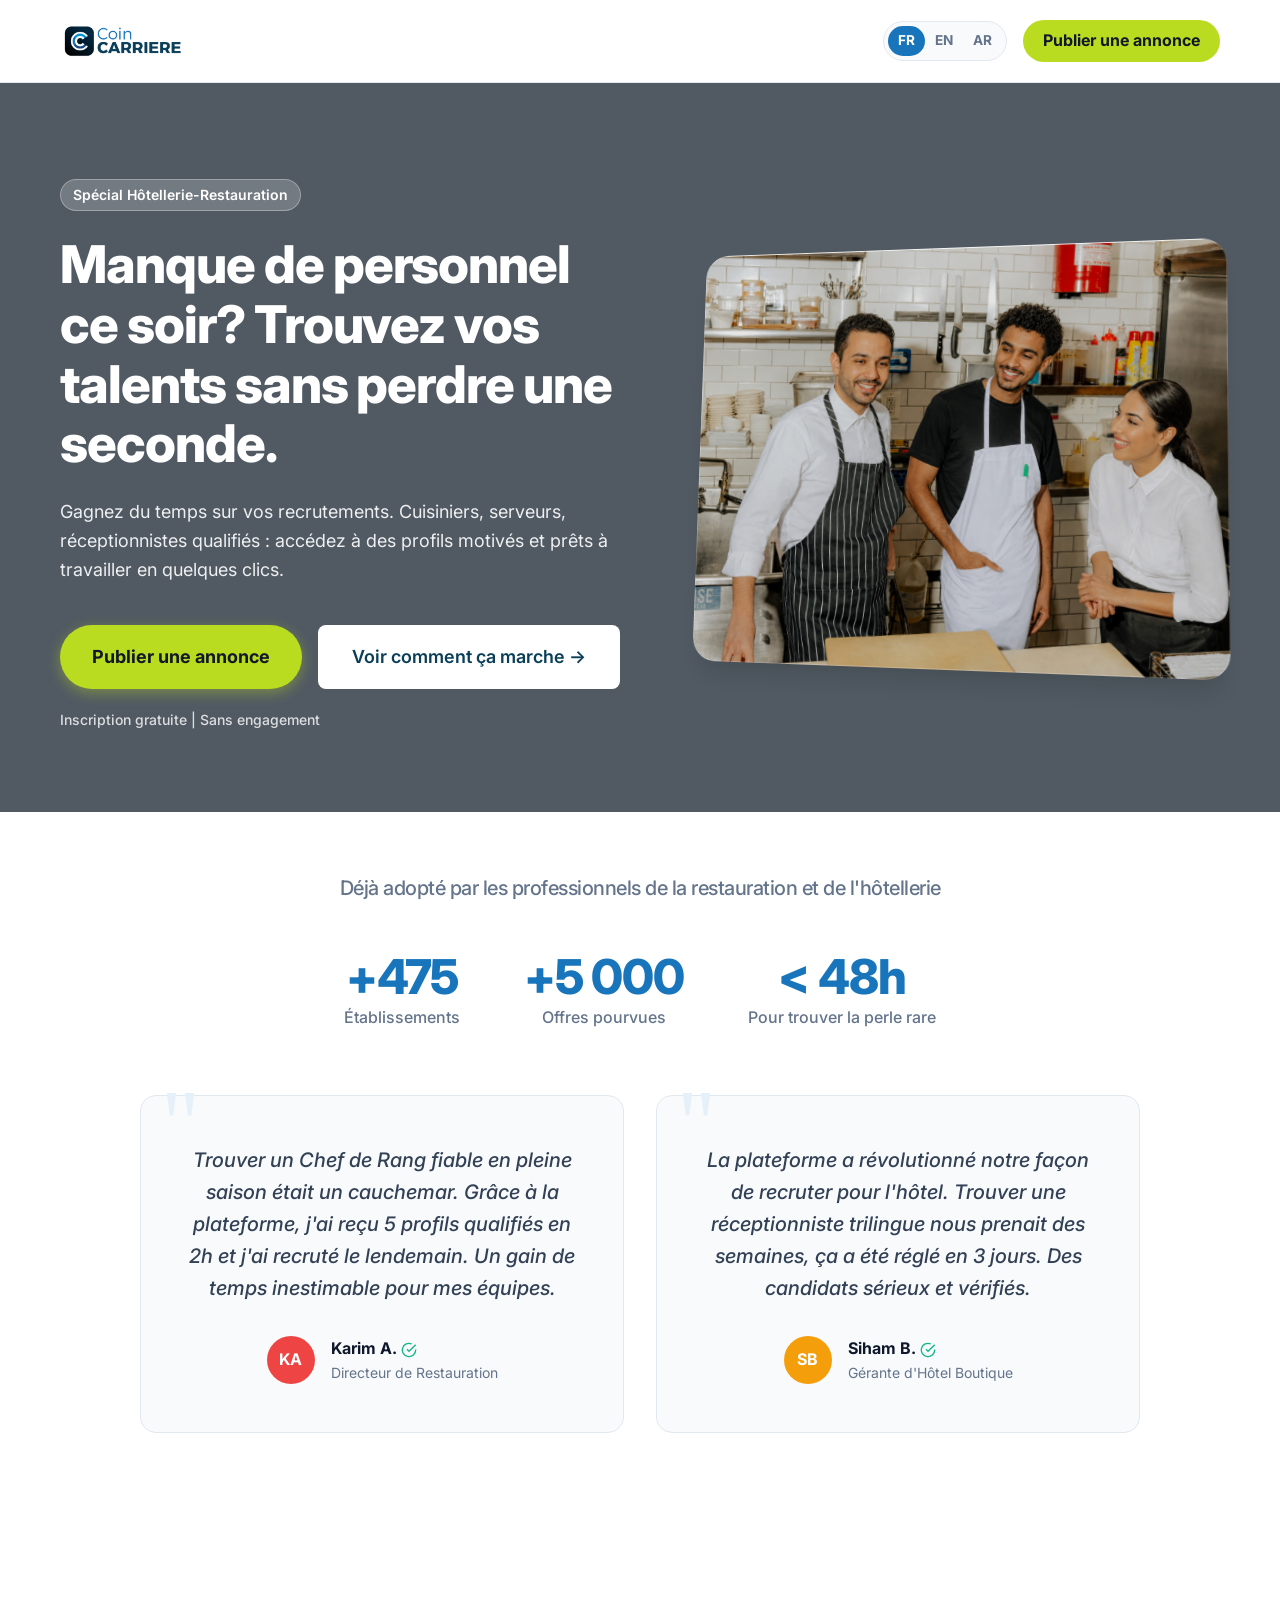
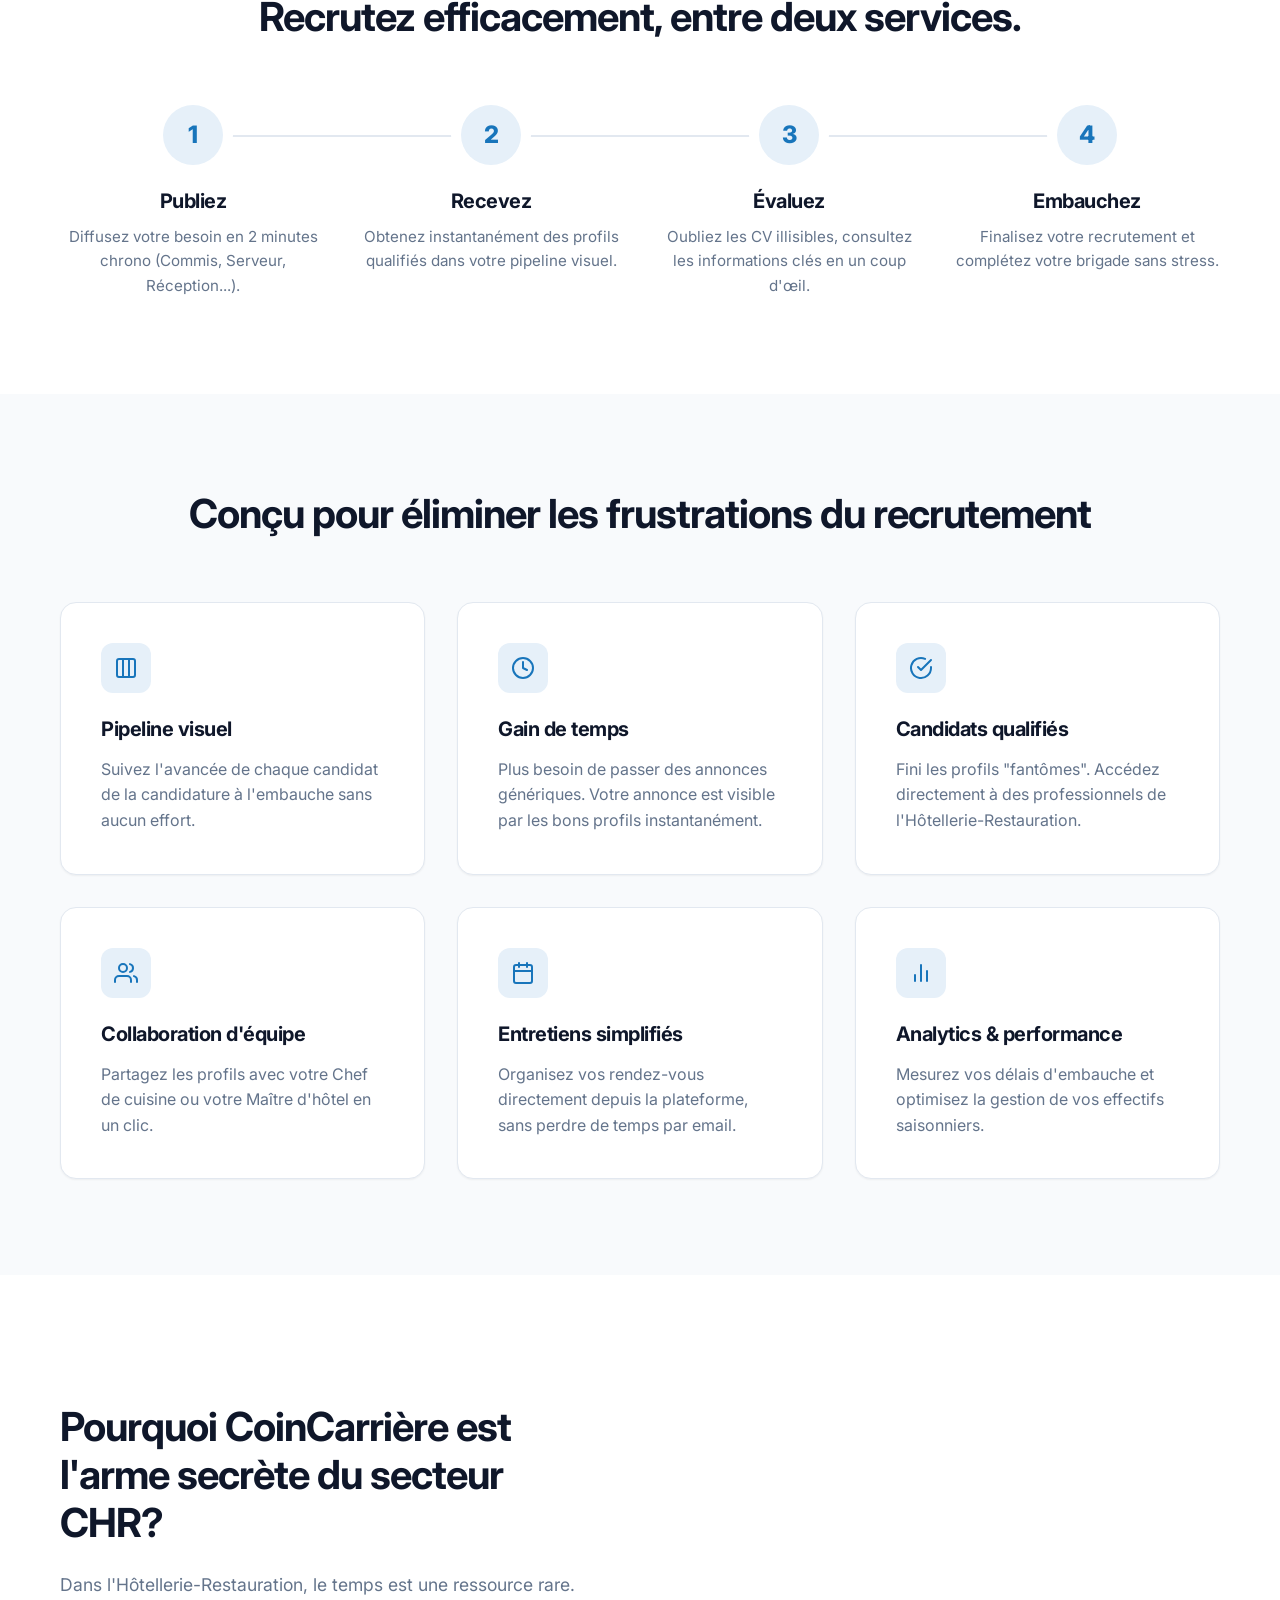
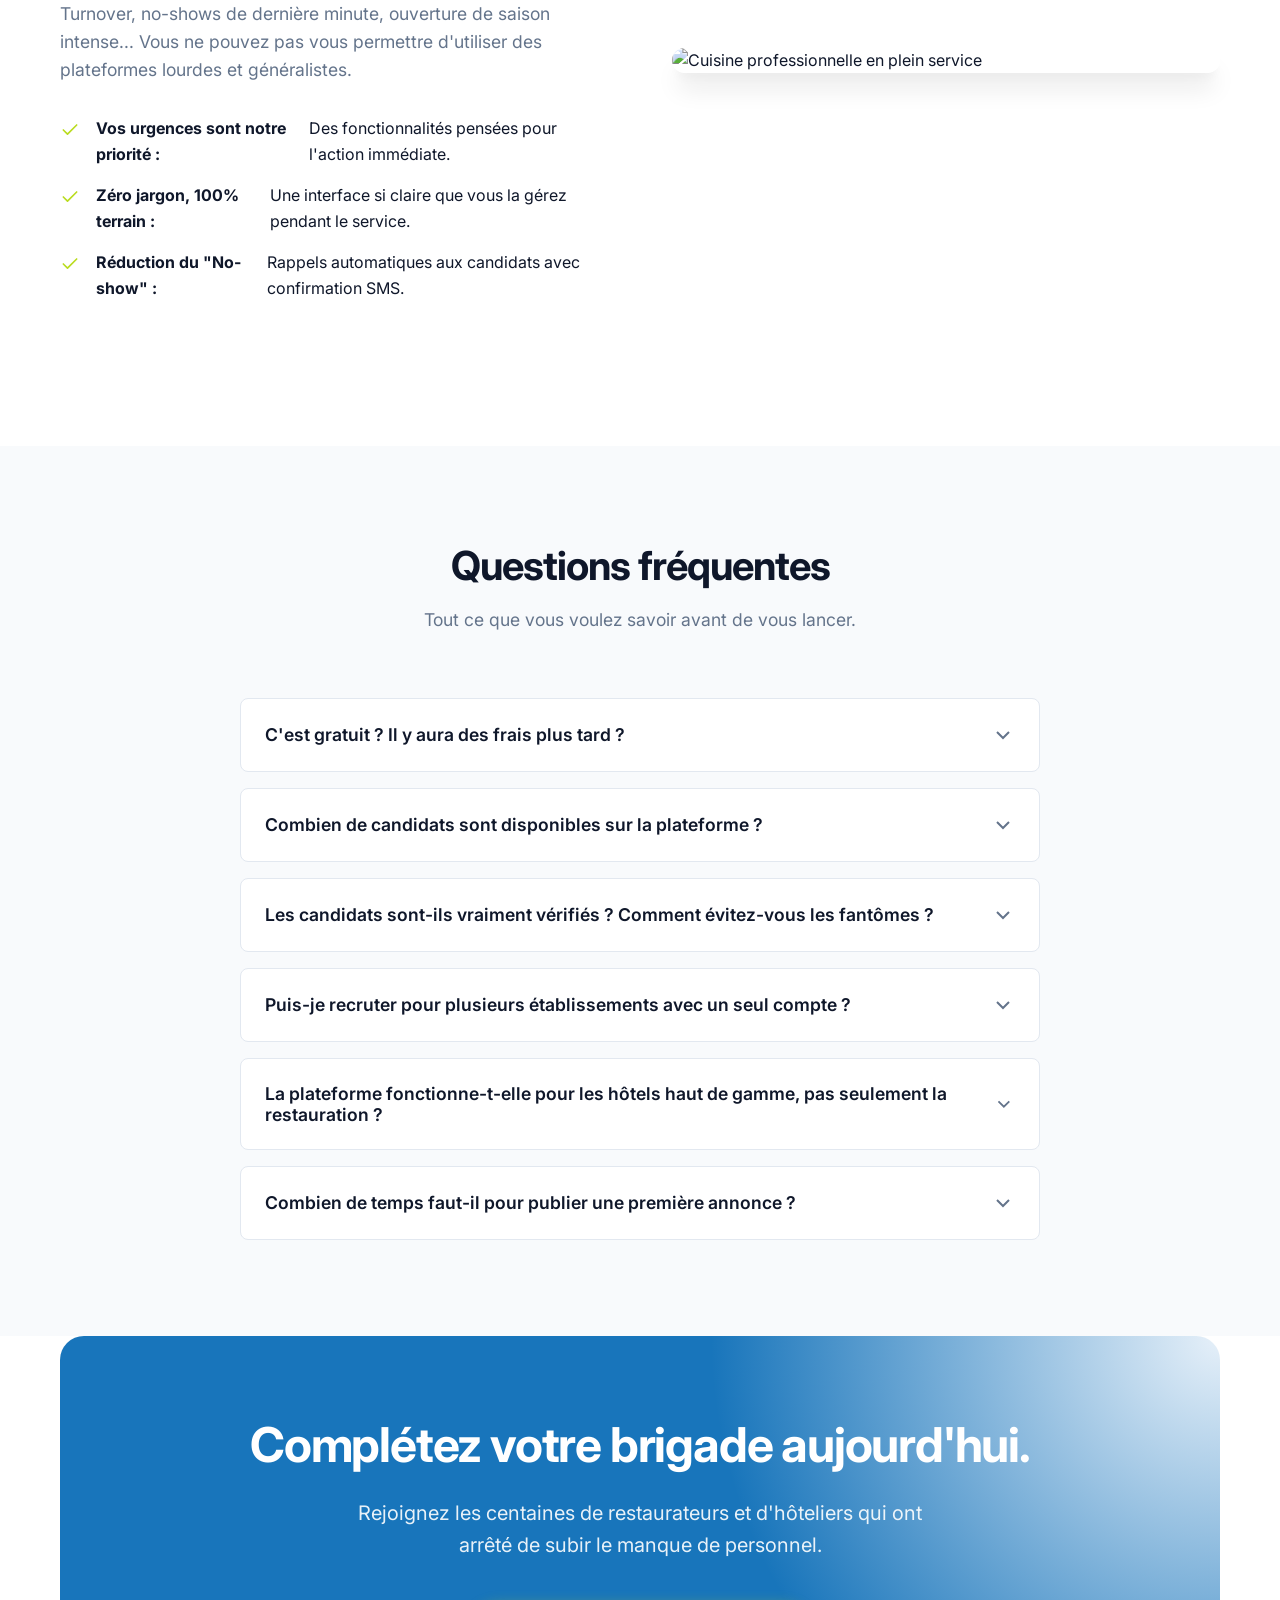
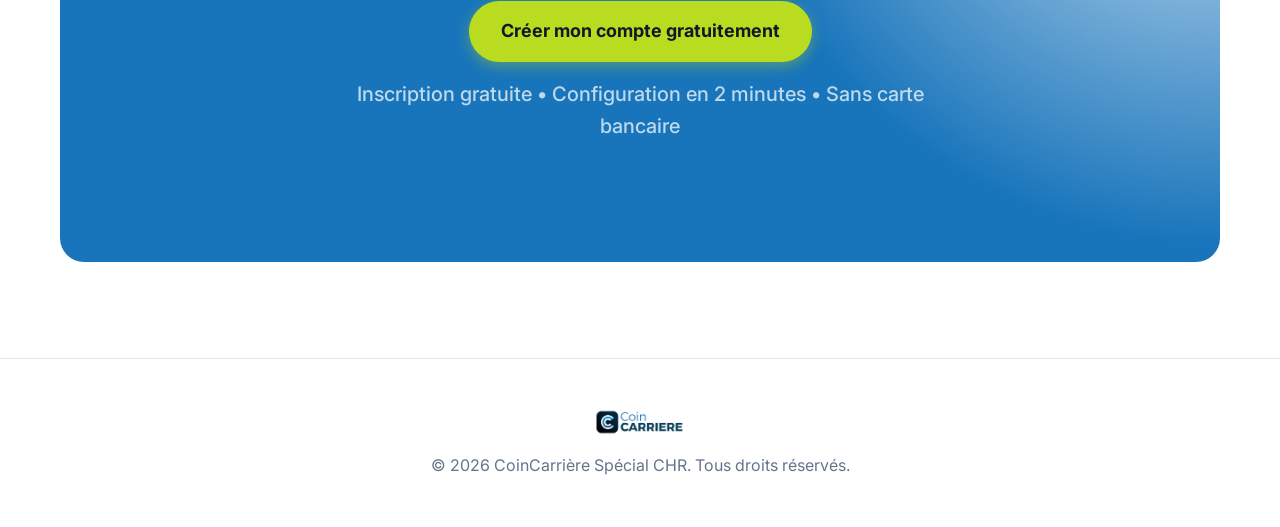
==== commit b53d5be4: "Add files via upload" ====
--- a/index.html
+++ b/index.html
@@ -18,7 +18,7 @@
     <nav class="navbar">
         <div class="container nav-container">
             <div class="logo">
-                <img src="media/logo.png" alt="CoinCarrière" style="height: 40px; display: block;">
+                <img src="logo.png" alt="CoinCarrière" style="height: 40px; display: block;">
             </div>
             <div style="display: flex; align-items: center;">
                 <div class="lang-switcher">
@@ -48,7 +48,7 @@
             </div>
             <div class="hero-visual">
                 <div class="glass-image" style="transform: rotateY(-10deg) rotateX(5deg); transition: transform 0.5s ease; border-radius: var(--radius-xl); box-shadow: var(--shadow-xl);">
-                    <img src="media/equipe.png" alt="Équipe" loading="lazy" style="width: 100%; height: auto; display: block; border-radius: inherit;">
+                    <img src="equipe.png" alt="Équipe" loading="lazy" style="width: 100%; height: auto; display: block; border-radius: inherit;">
                 </div>
             </div>
         </div>
@@ -305,7 +305,7 @@
     <footer>
         <div class="container">
             <div class="footer-content">
-                <div class="logo"><img src="media/logo.png" alt="CoinCarrière" style="height: 30px;"></div>
+                <div class="logo"><img src="logo.png" alt="CoinCarrière" style="height: 30px;"></div>
                 <p>© 2026 CoinCarrière Spécial CHR. Tous droits réservés.</p>
             </div>
         </div>
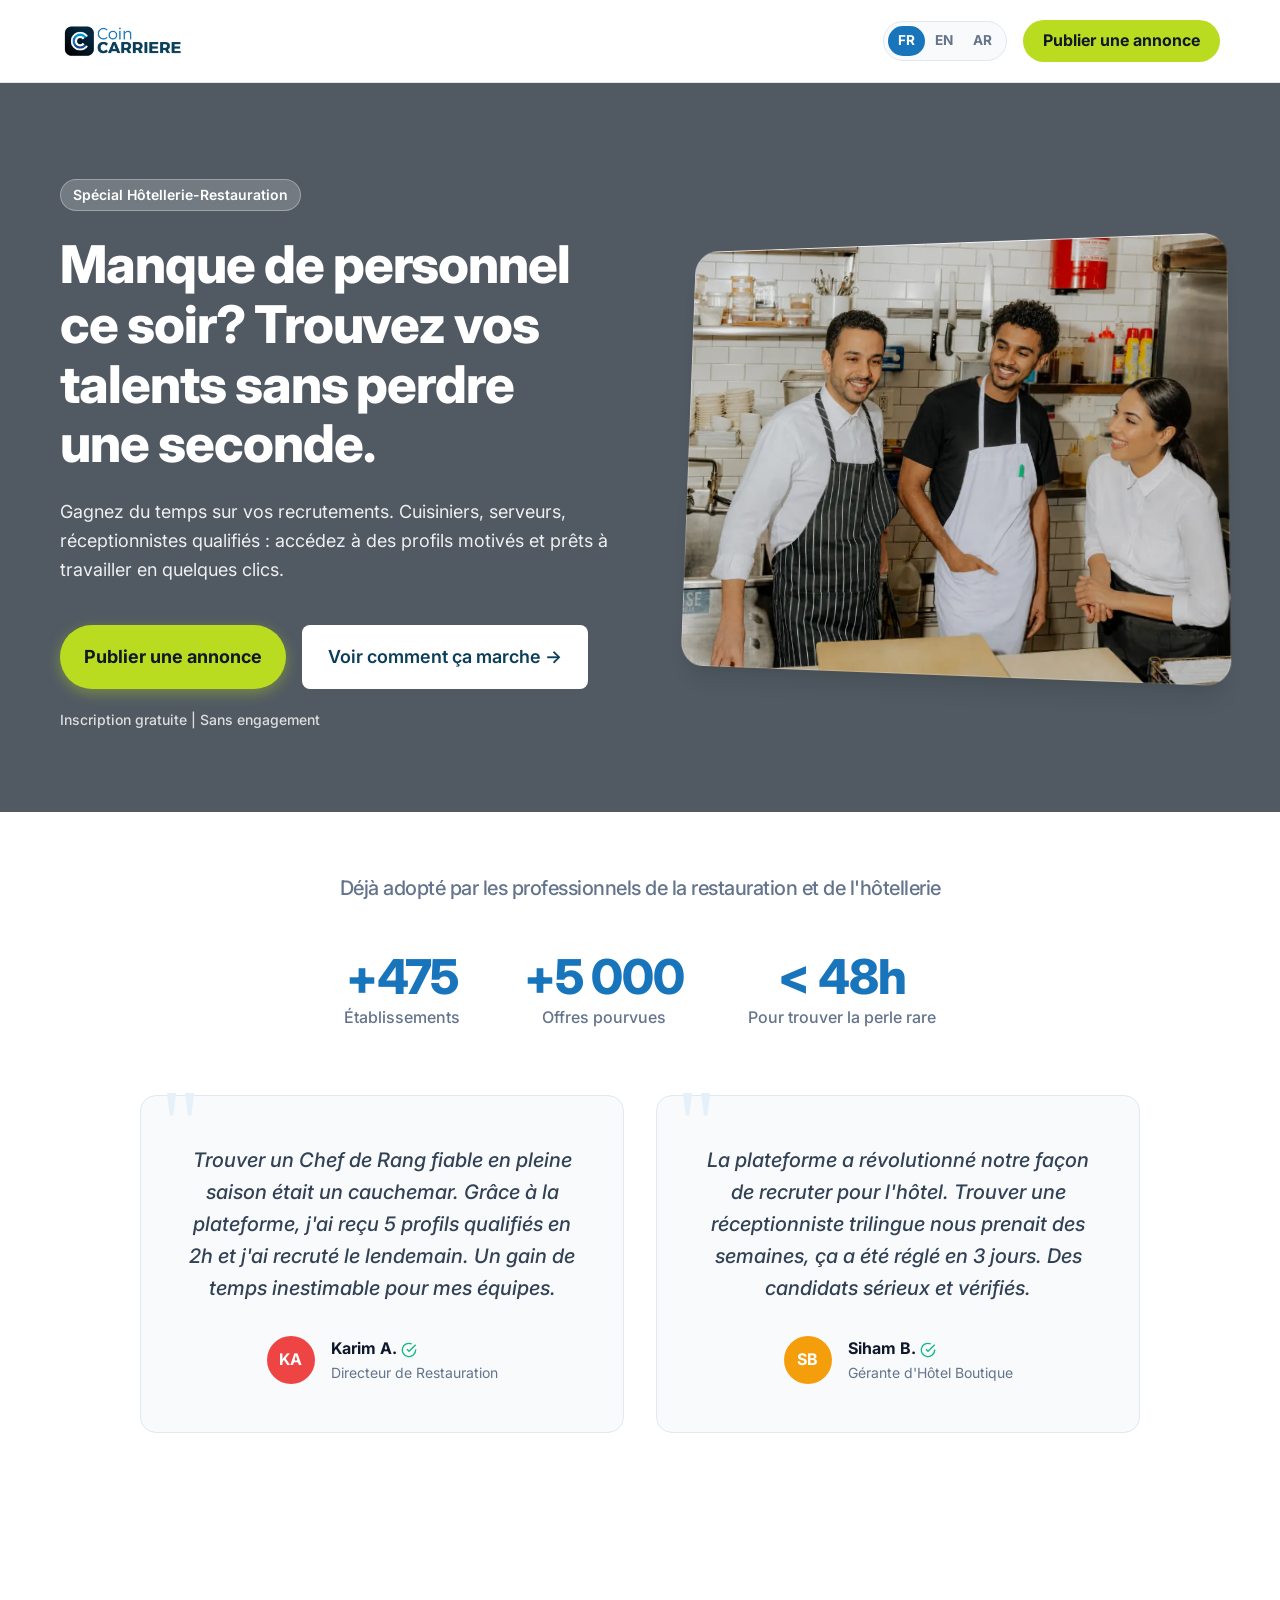
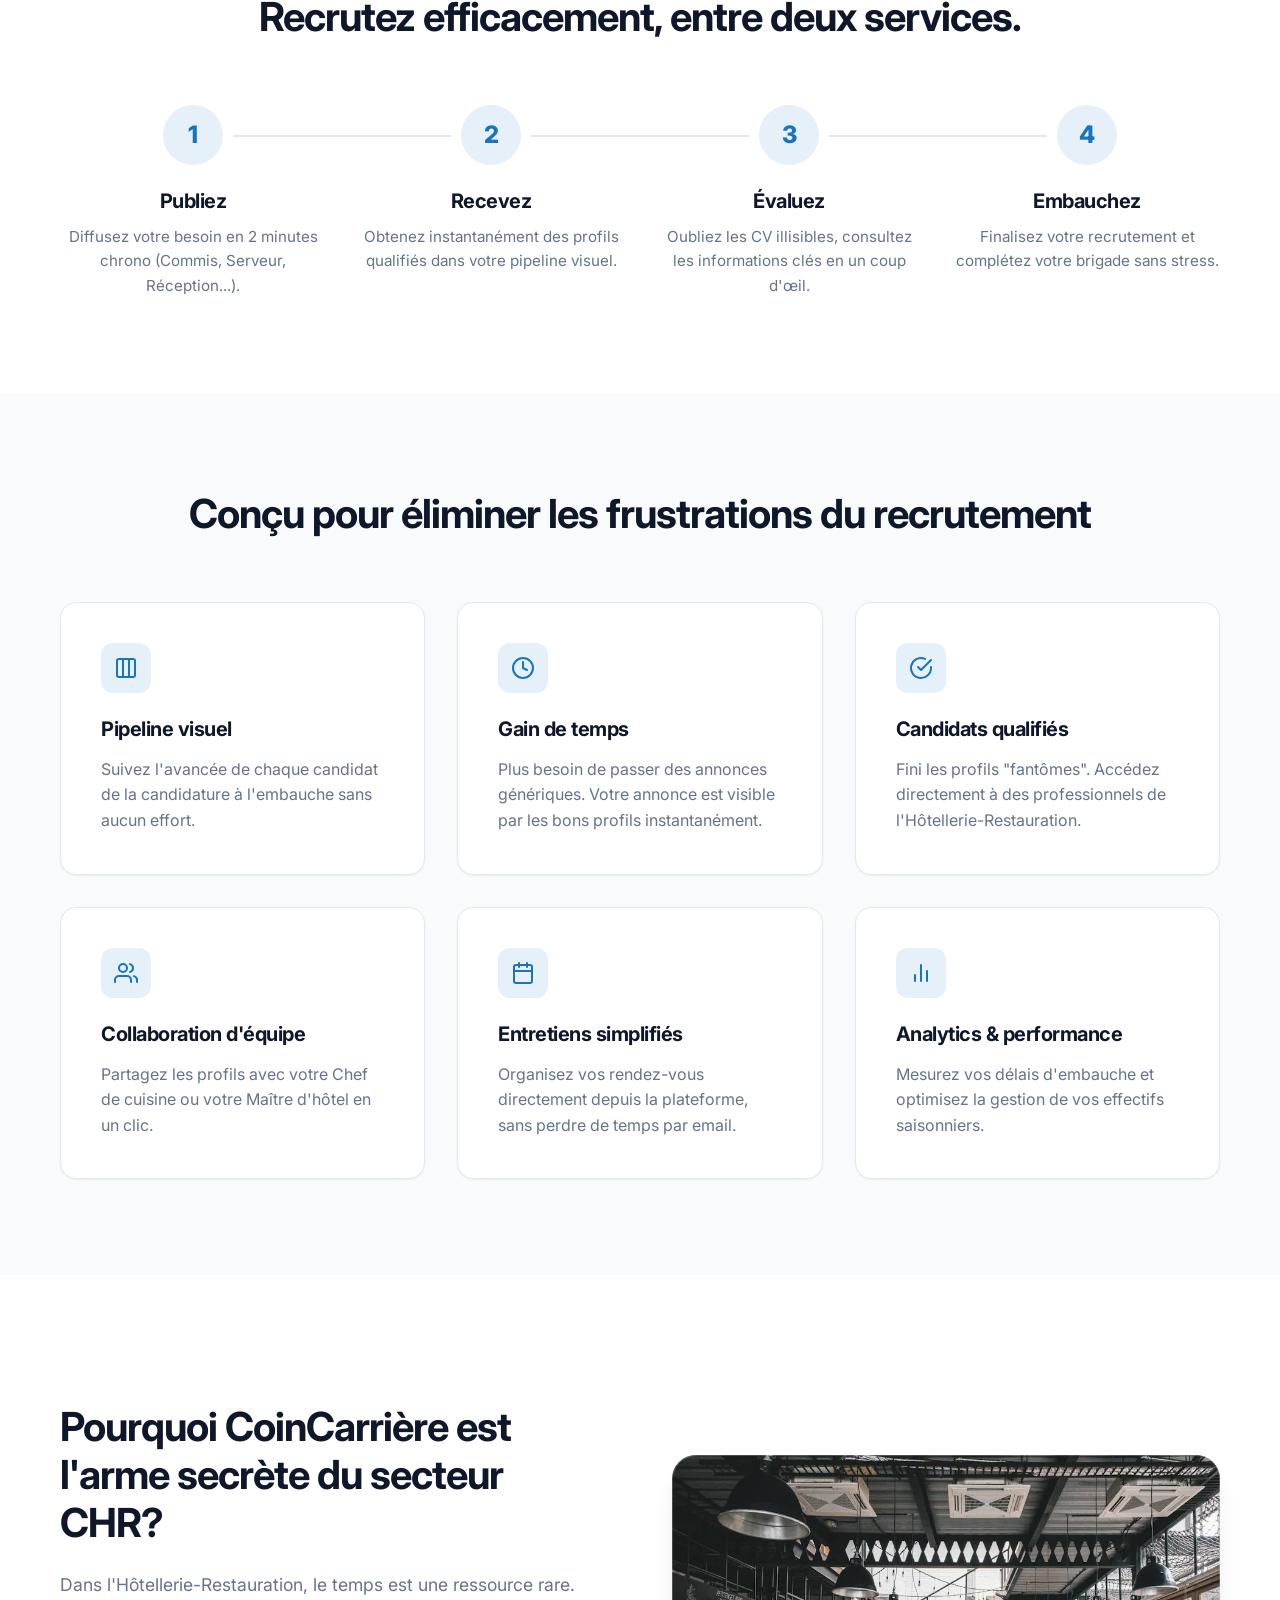
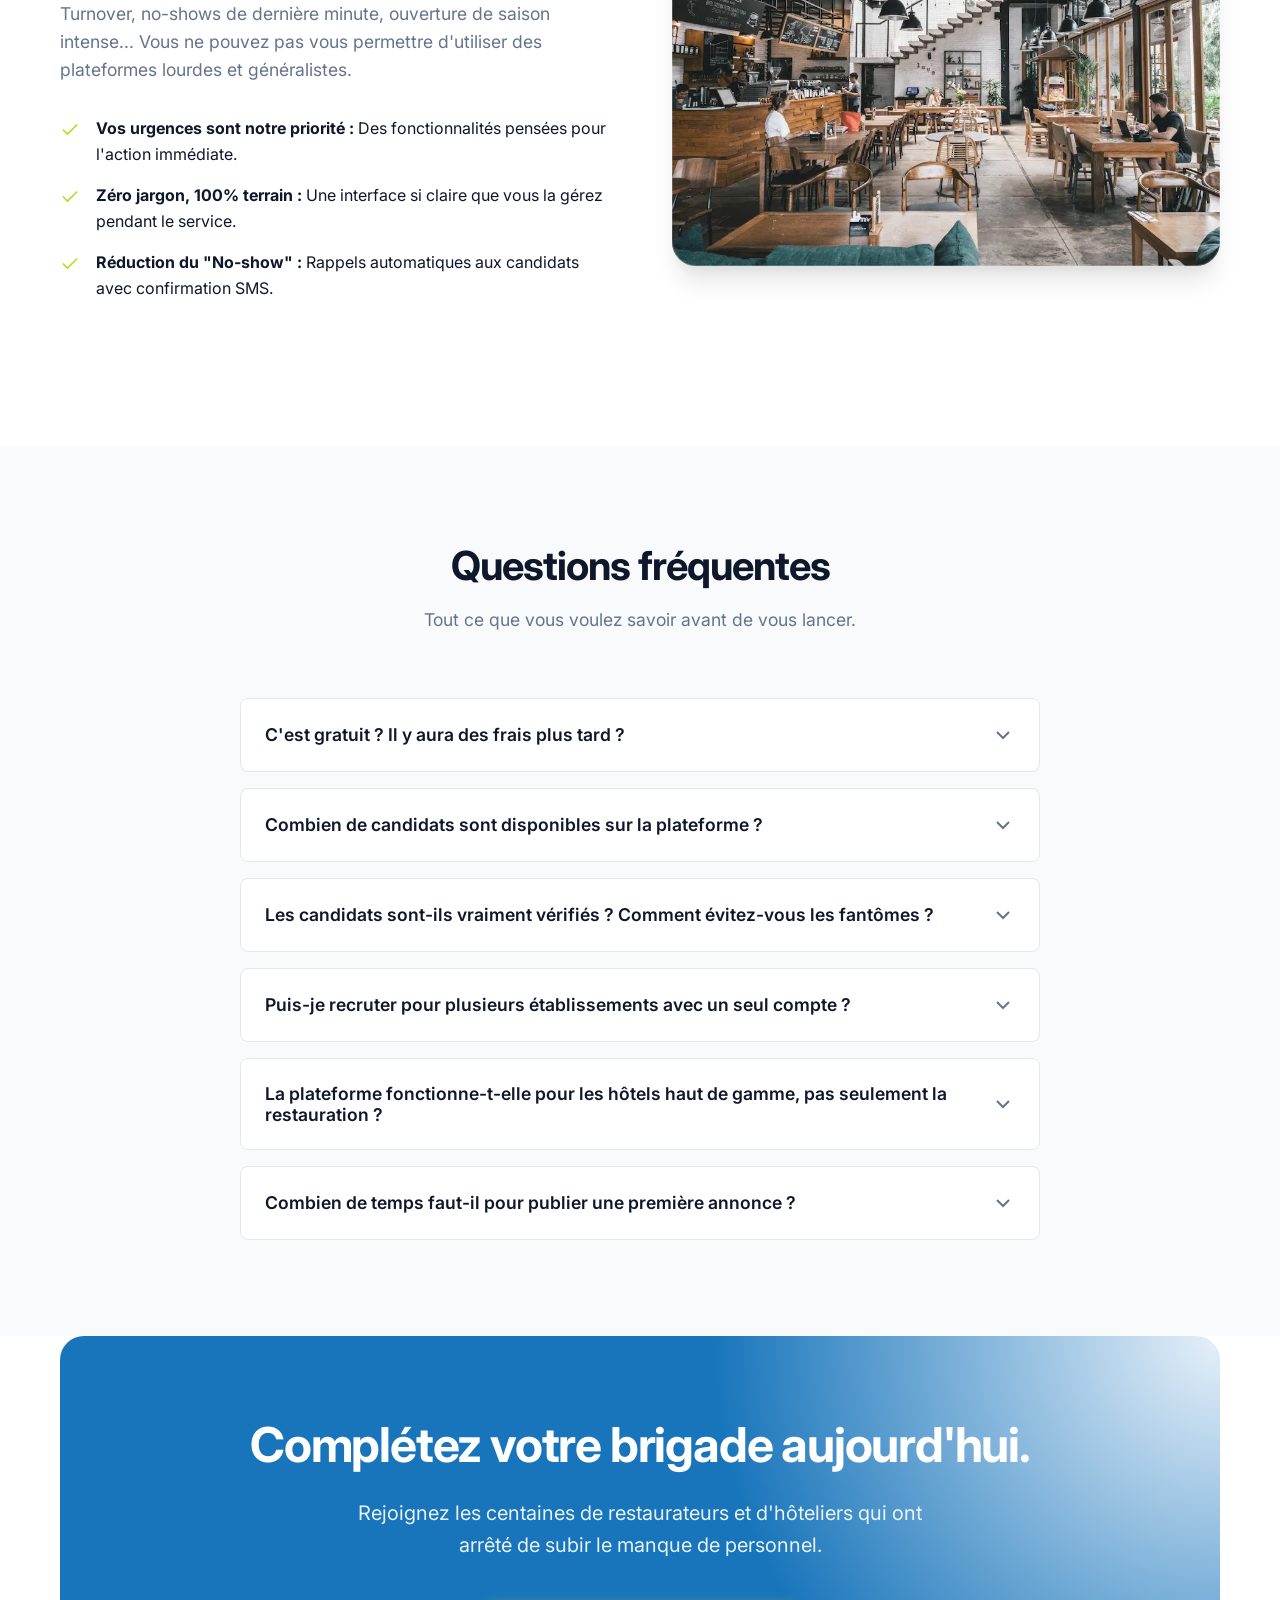
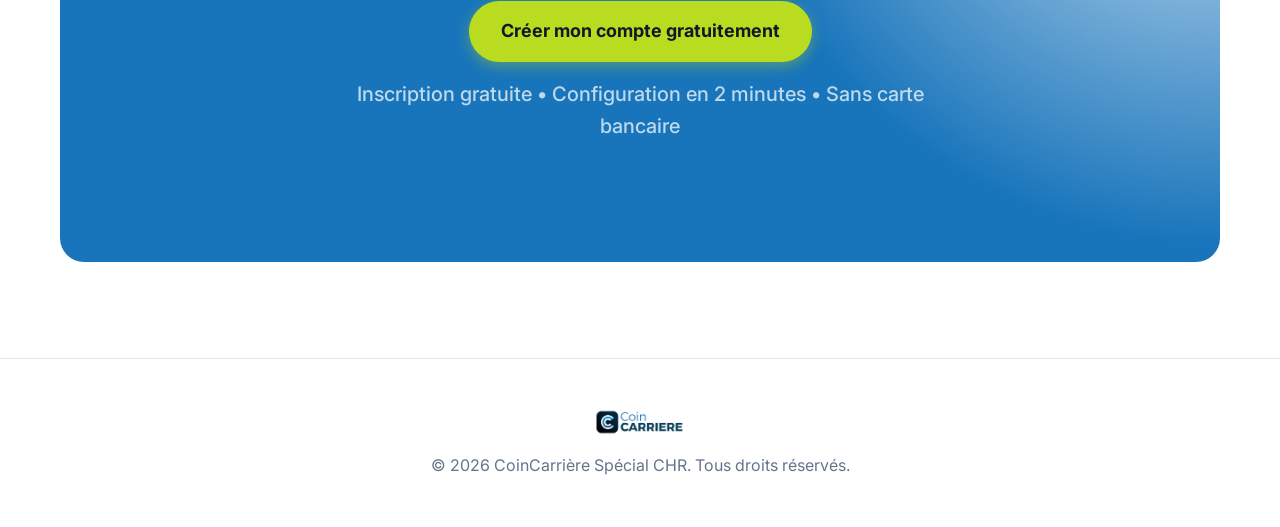
==== commit b1d62070: "fix(mobile): overflow, navbar, sticky CTA, lighter images - Hero FR: CTA row wraps (no more horizont" ====
--- a/index.html
+++ b/index.html
@@ -7,18 +7,38 @@
     <meta name="description" content="La plateforme de recrutement pour trouver rapidement vos cuisiniers, serveurs, et réceptionnistes. Ne passez plus d'heures à recruter.">
     <link rel="stylesheet" href="style.css">
     <link href="https://fonts.googleapis.com/css2?family=Inter:wght@300;400;500;600;700;800&display=swap" rel="stylesheet">
-    <link rel="icon" type="image/svg+xml" href="data:image/svg+xml,<svg xmlns=%22http://www.w3.org/2000/svg%22 viewBox=%220 0 100 100%22><text y=%22.9em%22 font-size=%2290%22>🍽️</text></svg>">
+    <link rel="icon" type="image/png" href="media/favicon.png">
+    <link rel="apple-touch-icon" href="media/favicon.png">
+    <meta name="theme-color" content="#515A63">
+    <meta property="og:type" content="website">
+    <meta property="og:image" content="https://dsimmou.github.io/coincarriere-landing/media/og-image.jpg">
     <link rel="alternate" hreflang="fr" href="https://coincarriere.com/ma/fr/employers/index.html">
     <link rel="alternate" hreflang="en" href="https://coincarriere.com/ma/fr/employers/index-en.html">
     <link rel="alternate" hreflang="ar" href="https://coincarriere.com/ma/fr/employers/index-ar.html">
     <link rel="alternate" hreflang="x-default" href="https://coincarriere.com/ma/fr/employers/index.html">
+<!-- Meta Pixel Code -->
+<script>
+!function(f,b,e,v,n,t,s)
+{if(f.fbq)return;n=f.fbq=function(){n.callMethod?
+n.callMethod.apply(n,arguments):n.queue.push(arguments)};
+if(!f._fbq)f._fbq=n;n.push=n;n.loaded=!0;n.version='2.0';
+n.queue=[];t=b.createElement(e);t.async=!0;
+t.src=v;s=b.getElementsByTagName(e)[0];
+s.parentNode.insertBefore(t,s)}(window, document,'script',
+'https://connect.facebook.net/en_US/fbevents.js');
+fbq('init', '987534587353749');
+fbq('track', 'PageView');
+</script>
+<noscript><img height="1" width="1" style="display:none"
+src="https://www.facebook.com/tr?id=987534587353749&ev=PageView&noscript=1"/></noscript>
+<!-- End Meta Pixel Code -->
 </head>
 <body>
     <!-- Navbar -->
     <nav class="navbar">
         <div class="container nav-container">
             <div class="logo">
-                <img src="logo.png" alt="CoinCarrière" style="height: 40px; display: block;">
+                <img src="media/logo.png" alt="CoinCarrière" style="height: 40px; display: block;">
             </div>
             <div style="display: flex; align-items: center;">
                 <div class="lang-switcher">
@@ -26,7 +46,7 @@
                     <a href="index-en.html" class="lang-btn">EN</a>
                     <a href="index-ar.html" class="lang-btn">AR</a>
                 </div>
-                <a href="https://coincarriere.com/register?type=company" class="btn btn-action-green">Publier une annonce</a>
+                <a href="https://coincarriere.com/register?type=company" class="btn btn-action-green nav-cta onclick="return goLead(this)">Publier une annonce</a>
             </div>
         </div>
     </nav>
@@ -39,16 +59,16 @@
                 <h1>Manque de personnel ce soir? Trouvez vos talents sans perdre une seconde.</h1>
                 <p>Gagnez du temps sur vos recrutements. Cuisiniers, serveurs, réceptionnistes qualifiés : accédez à des profils motivés et prêts à travailler en quelques clics.</p>
                 <div class="hero-cta-group">
-                    <div style="display: flex; gap: 1rem; flex-wrap: nowrap; margin-bottom: 0.5rem;">
-                        <a href="https://coincarriere.com/register?type=company" class="btn btn-primary btn-large">Publier une annonce</a>
+                    <div class="hero-ctas">
+                        <a href="https://coincarriere.com/register?type=company" class="btn btn-primary btn-large" onclick="return goLead(this)">Publier une annonce</a>
                         <a href="#how-it-works" class="btn btn-outline btn-large" style="background: white; border-color: transparent; color: var(--color-primary-dark);">Voir comment ça marche →</a>
                     </div>
                     <span class="micro-copy">Inscription gratuite | Sans engagement</span>
                 </div>
             </div>
             <div class="hero-visual">
-                <div class="glass-image" style="transform: rotateY(-10deg) rotateX(5deg); transition: transform 0.5s ease; border-radius: var(--radius-xl); box-shadow: var(--shadow-xl);">
-                    <img src="equipe.png" alt="Équipe" loading="lazy" style="width: 100%; height: auto; display: block; border-radius: inherit;">
+                <div class="glass-image tilt">
+                    <img src="media/equipe.webp" alt="Équipe" width="900" height="712" fetchpriority="high">
                 </div>
             </div>
         </div>
@@ -74,7 +94,7 @@
                 </div>
             </div>
 
-            <div class="testimonials-grid" style="display: grid; grid-template-columns: repeat(auto-fit, minmax(300px, 1fr)); gap: 2rem; max-width: 1000px; margin: 0 auto;">
+            <div class="testimonials-grid">
                 <div class="testimonial">
                     <div class="quote-icon">"</div>
                     <p class="quote-text">Trouver un Chef de Rang fiable en pleine saison était un cauchemar. Grâce à la plateforme, j'ai reçu 5 profils qualifiés en 2h et j'ai recruté le lendemain. Un gain de temps inestimable pour mes équipes.</p>
@@ -196,21 +216,21 @@
                 <ul class="check-list">
                     <li>
                         <svg viewBox="0 0 24 24" fill="none" stroke="currentColor" stroke-width="2" stroke-linecap="round" stroke-linejoin="round"><polyline points="20 6 9 17 4 12"></polyline></svg>
-                        <strong>Vos urgences sont notre priorité :</strong> Des fonctionnalités pensées pour l'action immédiate.
+                        <span><strong>Vos urgences sont notre priorité :</strong> Des fonctionnalités pensées pour l'action immédiate.</span>
                     </li>
                     <li>
                         <svg viewBox="0 0 24 24" fill="none" stroke="currentColor" stroke-width="2" stroke-linecap="round" stroke-linejoin="round"><polyline points="20 6 9 17 4 12"></polyline></svg>
-                        <strong>Zéro jargon, 100% terrain :</strong> Une interface si claire que vous la gérez pendant le service.
+                        <span><strong>Zéro jargon, 100% terrain :</strong> Une interface si claire que vous la gérez pendant le service.</span>
                     </li>
                     <li>
                         <svg viewBox="0 0 24 24" fill="none" stroke="currentColor" stroke-width="2" stroke-linecap="round" stroke-linejoin="round"><polyline points="20 6 9 17 4 12"></polyline></svg>
-                        <strong>Réduction du "No-show" :</strong> Rappels automatiques aux candidats avec confirmation SMS.
+                        <span><strong>Réduction du "No-show" :</strong> Rappels automatiques aux candidats avec confirmation SMS.</span>
                     </li>
                 </ul>
             </div>
             <div class="value-visual">
                 <div class="glass-image">
-                    <img src="https://images.unsplash.com/photo-1555396273-367ea4eb4db5?ixlib=rb-4.0.3&auto=format&fit=crop&w=600&q=80" alt="Cuisine professionnelle en plein service" loading="lazy">
+                    <img src="media/cuisine.webp" alt="Cuisine professionnelle en plein service" width="900" height="675" loading="lazy">
                 </div>
             </div>
         </div>
@@ -224,7 +244,7 @@
             <div class="faq-list">
 
                 <div class="faq-item">
-                    <button class="faq-question" onclick="toggleFaq(this)">
+                    <button class="faq-question" aria-expanded="false" onclick="toggleFaq(this)">
                         <span>C'est gratuit ? Il y aura des frais plus tard ?</span>
                         <svg class="faq-icon" viewBox="0 0 24 24" fill="none" stroke="currentColor" stroke-width="2"><polyline points="6 9 12 15 18 9"></polyline></svg>
                     </button>
@@ -234,7 +254,7 @@
                 </div>
 
                 <div class="faq-item">
-                    <button class="faq-question" onclick="toggleFaq(this)">
+                    <button class="faq-question" aria-expanded="false" onclick="toggleFaq(this)">
                         <span>Combien de candidats sont disponibles sur la plateforme ?</span>
                         <svg class="faq-icon" viewBox="0 0 24 24" fill="none" stroke="currentColor" stroke-width="2"><polyline points="6 9 12 15 18 9"></polyline></svg>
                     </button>
@@ -244,7 +264,7 @@
                 </div>
 
                 <div class="faq-item">
-                    <button class="faq-question" onclick="toggleFaq(this)">
+                    <button class="faq-question" aria-expanded="false" onclick="toggleFaq(this)">
                         <span>Les candidats sont-ils vraiment vérifiés ? Comment évitez-vous les fantômes ?</span>
                         <svg class="faq-icon" viewBox="0 0 24 24" fill="none" stroke="currentColor" stroke-width="2"><polyline points="6 9 12 15 18 9"></polyline></svg>
                     </button>
@@ -254,7 +274,7 @@
                 </div>
 
                 <div class="faq-item">
-                    <button class="faq-question" onclick="toggleFaq(this)">
+                    <button class="faq-question" aria-expanded="false" onclick="toggleFaq(this)">
                         <span>Puis-je recruter pour plusieurs établissements avec un seul compte ?</span>
                         <svg class="faq-icon" viewBox="0 0 24 24" fill="none" stroke="currentColor" stroke-width="2"><polyline points="6 9 12 15 18 9"></polyline></svg>
                     </button>
@@ -264,7 +284,7 @@
                 </div>
 
                 <div class="faq-item">
-                    <button class="faq-question" onclick="toggleFaq(this)">
+                    <button class="faq-question" aria-expanded="false" onclick="toggleFaq(this)">
                         <span>La plateforme fonctionne-t-elle pour les hôtels haut de gamme, pas seulement la restauration ?</span>
                         <svg class="faq-icon" viewBox="0 0 24 24" fill="none" stroke="currentColor" stroke-width="2"><polyline points="6 9 12 15 18 9"></polyline></svg>
                     </button>
@@ -274,7 +294,7 @@
                 </div>
 
                 <div class="faq-item">
-                    <button class="faq-question" onclick="toggleFaq(this)">
+                    <button class="faq-question" aria-expanded="false" onclick="toggleFaq(this)">
                         <span>Combien de temps faut-il pour publier une première annonce ?</span>
                         <svg class="faq-icon" viewBox="0 0 24 24" fill="none" stroke="currentColor" stroke-width="2"><polyline points="6 9 12 15 18 9"></polyline></svg>
                     </button>
@@ -294,7 +314,7 @@
                 <h2>Complétez votre brigade aujourd'hui.</h2>
                 <p>Rejoignez les centaines de restaurateurs et d'hôteliers qui ont arrêté de subir le manque de personnel.</p>
                 <div class="cta-actions">
-                    <a href="https://coincarriere.com/register?type=company" class="btn btn-primary btn-large">Créer mon compte gratuitement</a>
+                    <a href="https://coincarriere.com/register?type=company" class="btn btn-primary btn-large" onclick="return goLead(this)">Créer mon compte gratuitement</a>
                     <p class="micro-copy light">Inscription gratuite • Configuration en 2 minutes • Sans carte bancaire</p>
                 </div>
             </div>
@@ -305,24 +325,53 @@
     <footer>
         <div class="container">
             <div class="footer-content">
-                <div class="logo"><img src="logo.png" alt="CoinCarrière" style="height: 30px;"></div>
+                <div class="logo"><img src="media/logo.png" alt="CoinCarrière" style="height: 30px;"></div>
                 <p>© 2026 CoinCarrière Spécial CHR. Tous droits réservés.</p>
             </div>
         </div>
     </footer>
 
+    <!-- Sticky mobile CTA -->
+    <div class="sticky-cta" id="sticky-cta" aria-hidden="true">
+        <a href="https://coincarriere.com/register?type=company" class="btn btn-primary" tabindex="-1" onclick="return goLead(this)">Publier une annonce gratuite</a>
+    </div>
+
     <script>
+        function goLead(link) {
+            try { fbq('track', 'Lead'); } catch (e) {}
+            setTimeout(function () { window.location.href = link.href; }, 200);
+            return false;
+        }
+
         function toggleFaq(button) {
             const item = button.closest('.faq-item');
-            
-            // Optional: close other items
-            const allItems = document.querySelectorAll('.faq-item');
-            allItems.forEach(i => {
-                if (i !== item) i.classList.remove('open');
+            const willOpen = !item.classList.contains('open');
+            document.querySelectorAll('.faq-item').forEach(function (i) {
+                i.classList.remove('open');
+                i.querySelector('.faq-question').setAttribute('aria-expanded', 'false');
             });
-
-            item.classList.toggle('open');
+            if (willOpen) {
+                item.classList.add('open');
+                button.setAttribute('aria-expanded', 'true');
+            }
         }
+
+        // Sticky CTA: visible on mobile once the hero is out of view, hidden over the final CTA
+        (function () {
+            var bar = document.getElementById('sticky-cta');
+            var hero = document.querySelector('.hero');
+            var finalCta = document.querySelector('.final-cta');
+            if (!bar || !hero || !('IntersectionObserver' in window)) return;
+            var heroVisible = true, finalVisible = false;
+            function update() {
+                var show = !heroVisible && !finalVisible;
+                bar.classList.toggle('visible', show);
+                bar.setAttribute('aria-hidden', show ? 'false' : 'true');
+                bar.querySelector('a').tabIndex = show ? 0 : -1;
+            }
+            new IntersectionObserver(function (e) { heroVisible = e[0].isIntersecting; update(); }).observe(hero);
+            if (finalCta) new IntersectionObserver(function (e) { finalVisible = e[0].isIntersecting; update(); }).observe(finalCta);
+        })();
     </script>
 </body>
 </html>
--- a/style.css
+++ b/style.css
@@ -247,6 +247,24 @@
     white-space: nowrap;
 }
 
+.hero-ctas {
+    display: flex;
+    flex-wrap: wrap;
+    gap: 1rem;
+    margin-bottom: 0.5rem;
+}
+
+.hero-ctas .btn-large {
+    padding-left: 1.5rem;
+    padding-right: 1.5rem;
+}
+
+.tilt {
+    transform: rotateY(-10deg) rotateX(5deg);
+    transition: transform 0.5s ease;
+}
+.tilt:hover { transform: none; }
+
 .micro-copy {
     font-size: 0.875rem;
     color: var(--color-text-muted);
@@ -313,6 +331,14 @@
 .metric h3 { font-size: 3rem; color: var(--color-primary); font-weight: 800; }
 .metric p { font-size: 1rem; font-weight: 500; color: var(--color-text-muted); }
 
+.testimonials-grid {
+    display: grid;
+    grid-template-columns: repeat(auto-fit, minmax(min(300px, 100%), 1fr));
+    gap: 2rem;
+    max-width: 1000px;
+    margin: 0 auto;
+}
+
 .testimonial {
     background: var(--color-bg-light);
     padding: 3rem;
@@ -365,7 +391,7 @@
 .benefits h2 { font-size: 2.5rem; text-align: center; margin-bottom: 4rem; }
 
 .benefits-grid {
-    display: grid; grid-template-columns: repeat(auto-fit, minmax(300px, 1fr)); gap: 2rem;
+    display: grid; grid-template-columns: repeat(auto-fit, minmax(min(300px, 100%), 1fr)); gap: 2rem;
 }
 
 .benefit-card {
@@ -443,6 +469,7 @@
     display: flex;
     justify-content: space-between;
     align-items: center;
+    gap: 1rem;
     font-size: 1.1rem;
     font-weight: 600;
     color: var(--color-text);
@@ -453,6 +480,7 @@
 .faq-icon {
     width: 24px;
     height: 24px;
+    flex-shrink: 0;
     color: var(--color-text-muted);
     transition: transform 0.3s ease;
 }
@@ -516,6 +544,8 @@
     .steps-container { grid-template-columns: repeat(2, 1fr); gap: 3rem 2rem; }
     .container-split { flex-direction: column; text-align: center; }
     .check-list li { text-align: left; }
+    .hero-ctas { justify-content: center; }
+    .tilt, .tilt:hover { transform: none; }
 }
 
 @media (max-width: 768px) {
@@ -526,6 +556,102 @@
     .cta-box h2 { font-size: 2rem; }
 }
 
+/* Sticky mobile CTA (shown only on small screens, after the hero) */
+.sticky-cta {
+    display: none;
+    position: fixed;
+    left: 0;
+    right: 0;
+    bottom: 0;
+    z-index: 200;
+    padding: 0.75rem 16px calc(0.75rem + env(safe-area-inset-bottom, 0px));
+    background: rgba(255, 255, 255, 0.95);
+    backdrop-filter: blur(8px);
+    border-top: 1px solid var(--color-border);
+    box-shadow: 0 -4px 12px rgba(0, 0, 0, 0.06);
+    transform: translateY(110%);
+    transition: transform 0.25s ease;
+}
+.sticky-cta.visible { transform: translateY(0); }
+.sticky-cta .btn { width: 100%; padding: 0.85rem 1rem; font-size: 1rem; }
+
+/* Phones */
+@media (max-width: 600px) {
+    /* Navbar: logo + languages only (the CTA lives in the hero and the sticky bar) */
+    .navbar { padding: 0.75rem 0; }
+    .navbar .logo img { height: 32px !important; }
+    .nav-cta { display: none; }
+    .lang-switcher { margin: 0; }
+    .lang-btn { padding: 6px 12px; }
+
+    /* Hero */
+    .hero { padding: 2.5rem 0 3rem; }
+    .hero-container { gap: 2rem; }
+    .hero .badge { font-size: 0.8rem; margin-bottom: 1rem; }
+    .hero h1 { font-size: 1.9rem; margin-bottom: 1rem; }
+    .hero p { font-size: 1rem; margin-bottom: 1.5rem; }
+    .hero-cta-group { align-items: stretch; width: 100%; }
+    .hero-ctas { flex-direction: column; gap: 0.75rem; }
+    .hero-cta-group .btn,
+    .cta-actions .btn { width: 100%; white-space: normal; text-align: center; }
+    .btn-large { padding: 0.9rem 1.25rem; font-size: 1rem; }
+    .hero-visual { width: 100%; }
+
+    /* Section rhythm */
+    .social-proof { padding: 3rem 0; }
+    .how-it-works, .benefits, .faq-section, .value-proposition { padding: 3.5rem 0; }
+    .how-it-works h2, .benefits h2, .value-content h2, .faq-section h2 { font-size: 1.75rem; }
+    .how-it-works h2, .benefits h2 { margin-bottom: 2rem; }
+
+    /* Social proof */
+    .trust-heading { font-size: 1.05rem; margin-bottom: 2rem; }
+    .metrics-grid { display: grid; grid-template-columns: repeat(3, 1fr); gap: 0.75rem; margin-bottom: 2.5rem; }
+    .metric h3 { font-size: clamp(1.2rem, 6.5vw, 1.6rem); white-space: nowrap; }
+    .metric p { font-size: 0.8rem; line-height: 1.3; }
+    .testimonials-grid { gap: 1.25rem; }
+    .testimonial { padding: 2rem 1.25rem 1.5rem; text-align: left; }
+    .quote-icon { font-size: 4.5rem; top: -12px; }
+    .quote-text { font-size: 1rem; margin-bottom: 1.25rem; }
+    .author { justify-content: flex-start; }
+
+    /* Steps: compact list, number on the side */
+    .steps-container { gap: 1.25rem; }
+    .step { display: grid; grid-template-columns: 48px 1fr; column-gap: 1rem; text-align: left; }
+    .step-number { width: 48px; height: 48px; font-size: 1.2rem; margin: 0; grid-row: span 2; box-shadow: none; }
+    .step h3 { font-size: 1.1rem; margin-bottom: 0.25rem; align-self: center; }
+
+    /* Benefits: icon and title on one line */
+    .benefits-grid { gap: 1rem; }
+    .benefit-card { padding: 1.25rem; display: grid; grid-template-columns: 44px 1fr; column-gap: 1rem; align-items: center; }
+    .icon-wrapper { width: 44px; height: 44px; margin-bottom: 0; }
+    .benefit-card h3 { font-size: 1.05rem; margin-bottom: 0; }
+    .benefit-card p { grid-column: 1 / -1; margin-top: 0.75rem; font-size: 0.95rem; }
+
+    /* Value proposition */
+    .container-split { gap: 2rem; text-align: left; }
+    .value-content p { font-size: 1rem; margin-bottom: 1.5rem; }
+
+    /* FAQ */
+    .faq-intro { font-size: 1rem; margin-bottom: 2rem; }
+    .faq-question { padding: 1.1rem 1.25rem; font-size: 1rem; }
+    .faq-answer p { padding: 0 1.25rem 1.25rem; }
+
+    /* Final CTA */
+    .final-cta { padding-bottom: 3rem; }
+    .cta-box { padding: 2.5rem 1.25rem; border-radius: var(--radius-lg); }
+    .cta-box h2 { font-size: 1.6rem; }
+    .cta-box p { font-size: 1rem; margin-bottom: 1.5rem; }
+
+    /* Room for the sticky bar */
+    footer { padding: 2rem 0 6rem; }
+    .sticky-cta { display: block; }
+}
+
+/* No hover lift on touch screens */
+@media (hover: none) {
+    .btn-primary:hover, .btn-action-green:hover, .benefit-card:hover { transform: none; }
+}
+
 /* RTL Support */
 [dir="rtl"] {
     font-family: 'Cairo', 'Inter', sans-serif;
@@ -539,19 +665,21 @@
 [dir="rtl"] .steps-container {
     direction: rtl;
 }
-[dir="rtl"] .check-list li {
-    flex-direction: row-reverse;
+/* In RTL, flex rows already start on the right: no row-reverse needed */
+[dir="rtl"] .check-list li,
+[dir="rtl"] .author-info,
+[dir="rtl"] .testimonial,
+[dir="rtl"] .faq-question,
+[dir="rtl"] .container-split {
     text-align: right;
 }
-[dir="rtl"] .author {
-    flex-direction: row-reverse;
-    text-align: right;
-}
-[dir="rtl"] .testimonial {
-    text-align: right;
-}
-[dir="rtl"] .faq-question {
-    flex-direction: row-reverse;
+[dir="rtl"] .lang-switcher {
+    margin-right: 0;
+    margin-left: 1rem;
+}
+@media (max-width: 600px) {
+    [dir="rtl"] .lang-switcher { margin: 0; }
+    [dir="rtl"] .step { text-align: right; }
 }
 [dir="rtl"] .footer-content {
     flex-direction: row-reverse;
